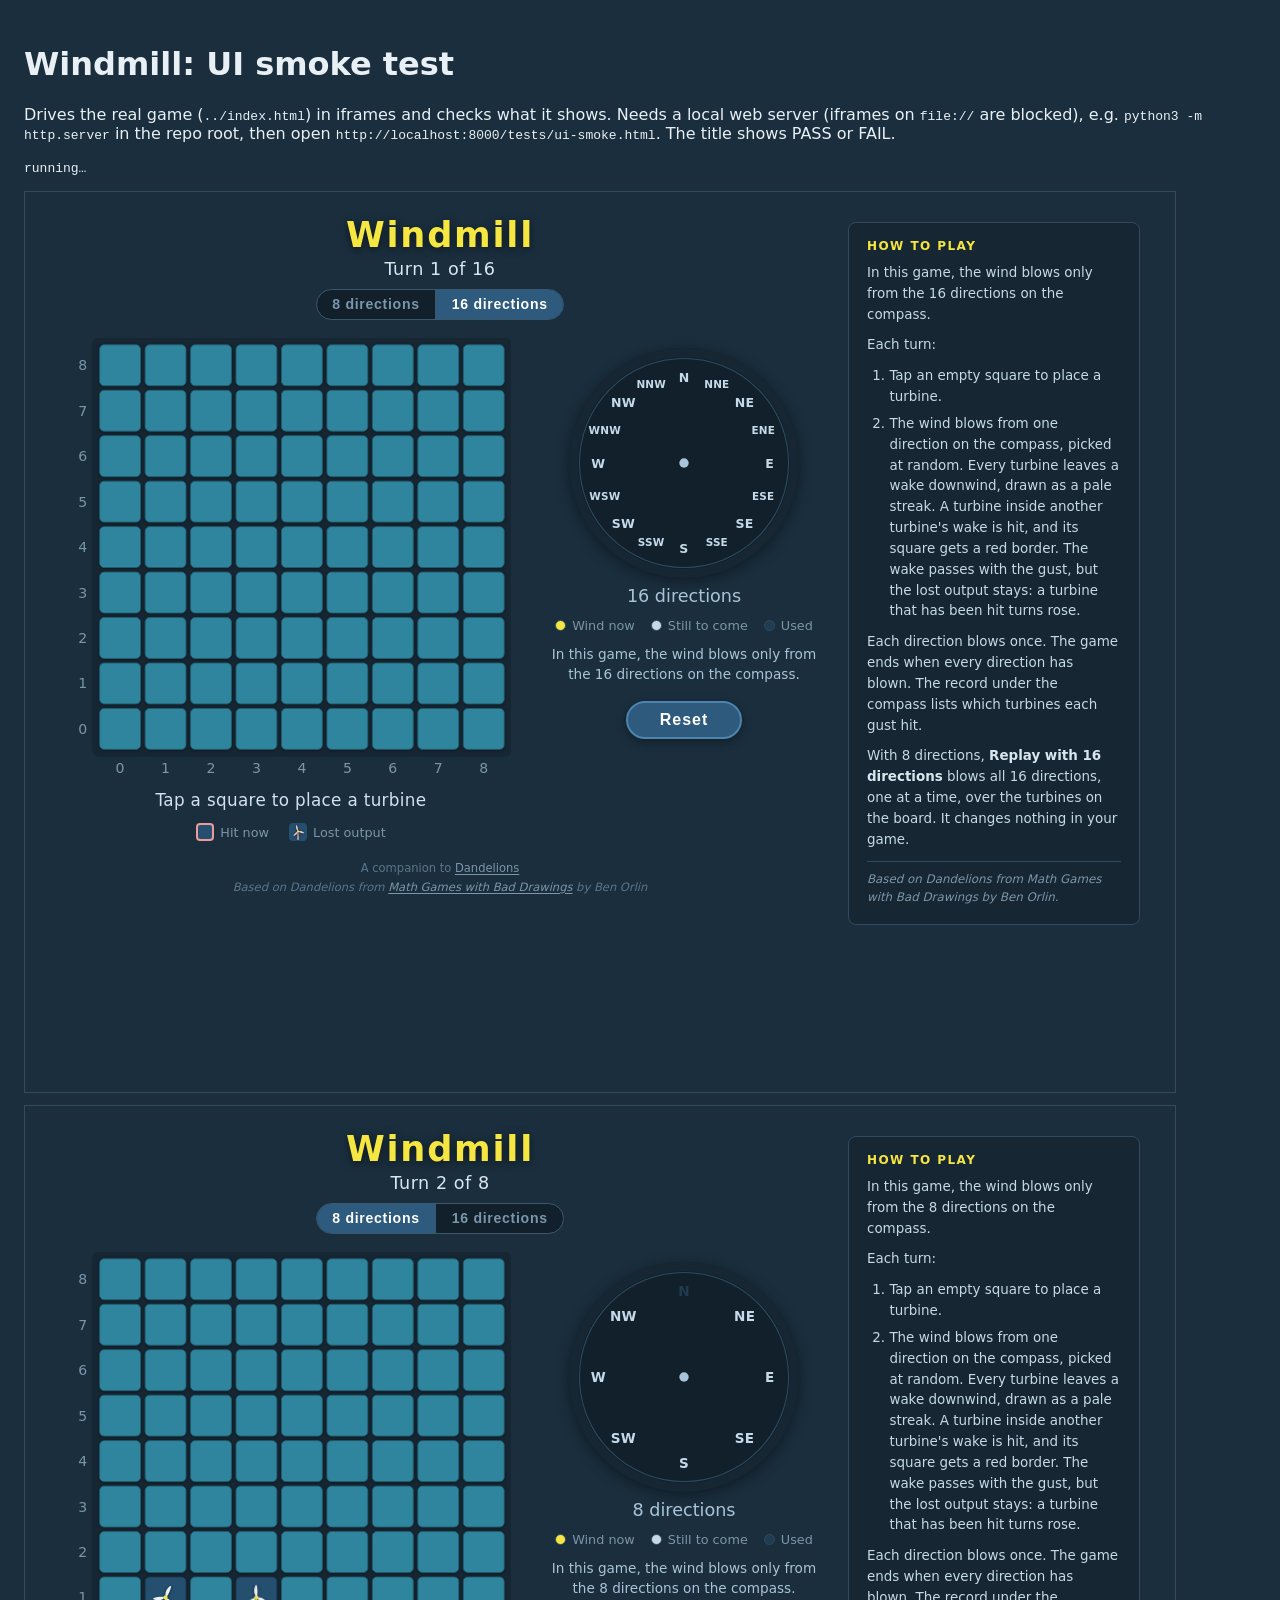
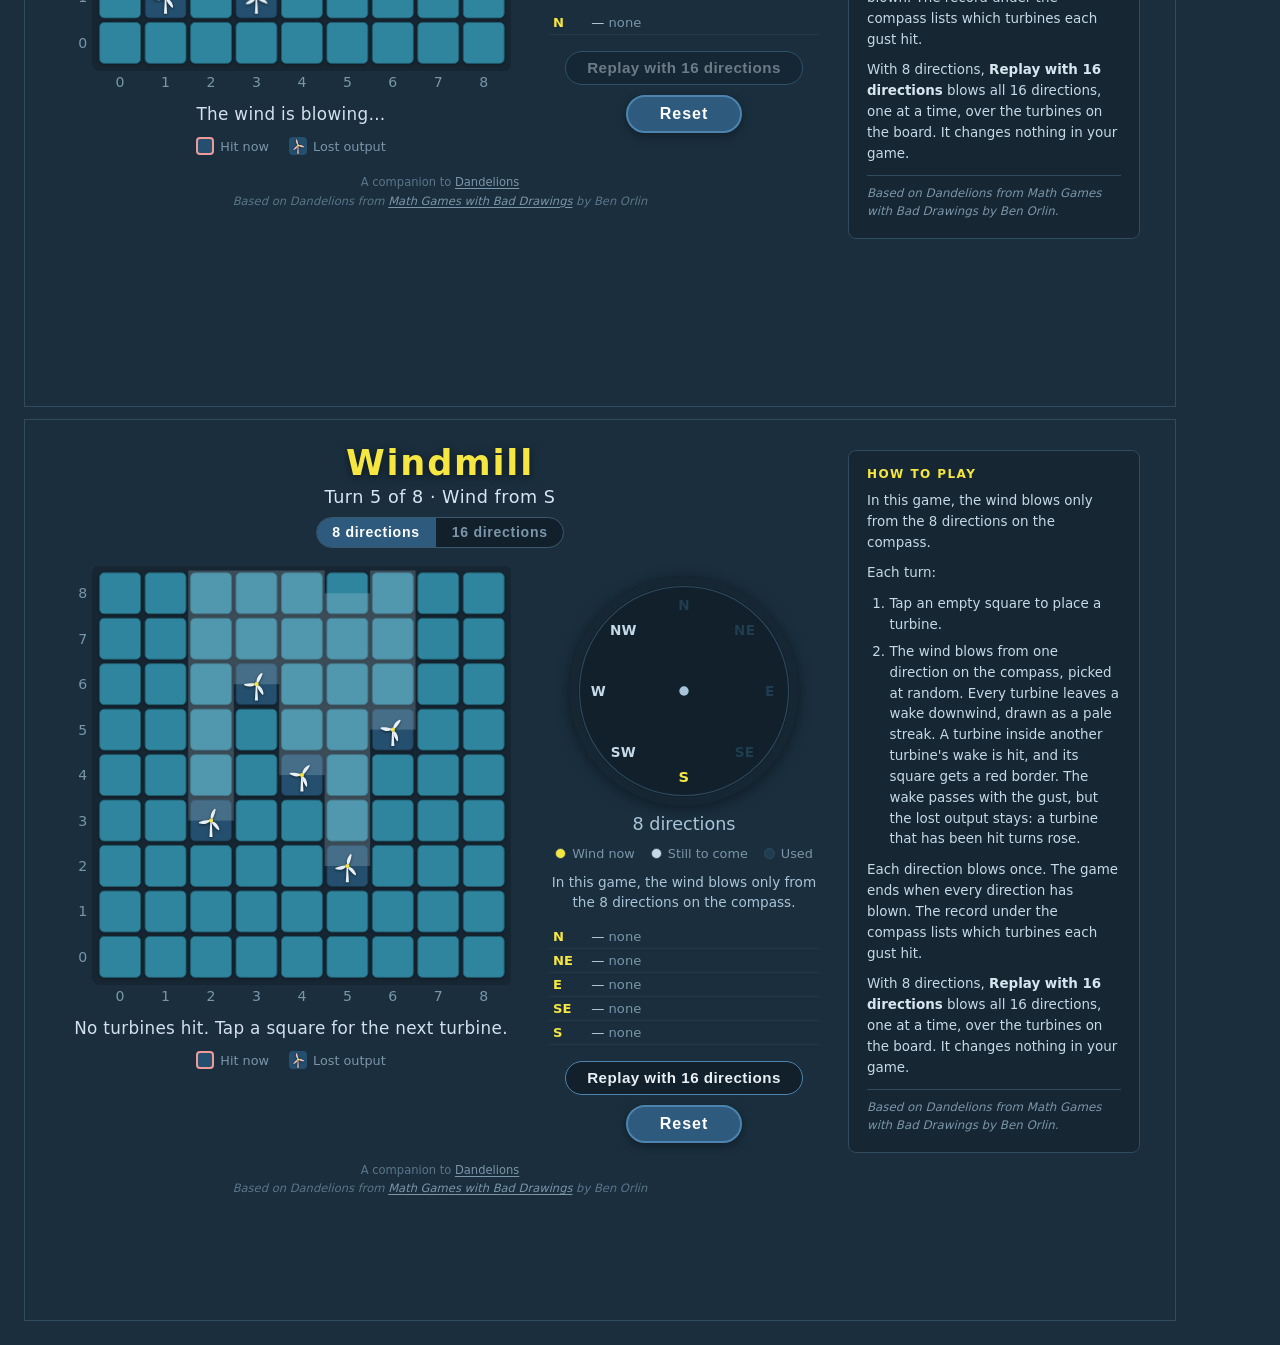
==== tests/ui-smoke.html @ 84d30a69 "Replay: no L lines in public; knight-move Ls only with ?lines=knight The public replay shows wakes, " ====
<!doctype html>
<html lang="en">
<head>
<meta charset="utf-8">
<title>Windmill UI smoke test</title>
<style>
  body { background: #1a2e3d; color: #e8f0f5; font-family: system-ui, sans-serif; padding: 16px; }
  pre  { font-size: 13px; line-height: 1.5; }
  iframe { width: 1150px; height: 900px; border: 1px solid #2e4b5f; display: block; margin-top: 12px; }
</style>
</head>
<body>
<h1>Windmill: UI smoke test</h1>
<p>Drives the real game (<code>../index.html</code>) in iframes and checks what it shows.
   Needs a local web server (iframes on <code>file://</code> are blocked), e.g.
   <code>python3 -m http.server</code> in the repo root, then open
   <code>http://localhost:8000/tests/ui-smoke.html</code>. The title shows PASS or FAIL.</p>
<pre id="results">running…</pre>
<iframe id="pick" title="game, tap-to-pick mode"></iframe>
<iframe id="rand" title="game, random wind"></iframe>
<iframe id="lines" title="game, tap-to-pick with knight lines"></iframe>
<script>
const lines = [];
let passed = 0, failed = 0;
function check(name, ok, detail) {
  if (ok) { passed++; lines.push('PASS  ' + name); }
  else    { failed++; lines.push('FAIL  ' + name + (detail !== undefined ? '  -> ' + detail : '')); }
}
const sleep = ms => new Promise(r => setTimeout(r, ms));

function load(frame, src) {
  return new Promise(resolve => {
    frame.onload = () => resolve(frame.contentWindow);
    frame.src = src;
  });
}

async function run() {
  // ── Tap-to-pick mode: deterministic directions ───────────────────────────
  const w = await load(document.getElementById('pick'), '../index.html?wind=pick');
  await sleep(100);
  const d = w.document;
  const $ = id => d.getElementById(id);
  const click = el => el.dispatchEvent(new w.MouseEvent('click', { bubbles: true }));
  const cell = (x, y) => click($(`cell-${x}-${y}`));
  const pick = dir => click($(`dir-${dir}`));
  const count = sel => d.querySelectorAll(sel).length;
  const text = id => $(id).textContent.trim();
  const recordLines = () => [...d.querySelectorAll('#record li')].map(li => li.textContent);

  lines.push('-- start (tap-to-pick mode)');
  check('title is Windmill', d.title === 'Windmill', d.title);
  check('81 squares', count('.cell') === 81, count('.cell'));
  check('axis numbers 0-8 on two sides', count('.axis-label') === 18);
  check('turn line "Turn 1 of 8"', text('turn-line') === 'Turn 1 of 8', text('turn-line'));
  check('status asks for a turbine', text('status') === 'Tap a square to place a turbine', text('status'));
  check('compass has 8 directions', count('#compass .dir-group') === 8);
  check('rule line names 8 directions', text('rule-line') === 'In this game, the wind blows only from the 8 directions on the compass.');
  check('legend: Wind now / Still to come / Used', text('legend') === 'Wind nowStill to comeUsed', text('legend'));
  check('replay button shown but disabled', !$('replay-btn').hidden && $('replay-btn').disabled);

  lines.push('-- turn 1');
  cell(4, 4);
  check('placing asks for a direction', text('status') === 'Pick a wind direction on the compass', text('status'));
  check('all 8 directions tappable', count('#compass .dir-group.tappable') === 8);
  cell(5, 5);
  check('no second turbine before the gust', count('#turbines .turbine-symbol') === 1);
  pick('N');
  check('turn line shows the wind', text('turn-line') === 'Turn 1 of 8 · Wind from N', text('turn-line'));
  check('first gust: no hits', text('status') === 'No turbines hit. Tap a square for the next turbine.', text('status'));
  check('first gust still draws its wake', count('#wakes .wake') === 1);
  check('record: "N — none"', recordLines()[0] === 'N — none', recordLines()[0]);
  check('N is gold (active)', $('dir-N').querySelector('text').classList.contains('active'));
  check('nothing tappable after the gust', count('#compass .dir-group.tappable') === 0);

  lines.push('-- turn 2');
  cell(4, 6);
  check('previous wakes clear on placement', count('#wakes .wake') === 0);
  check('N now dimmed (used)', $('dir-N').querySelector('text').classList.contains('used'));
  check('used N not tappable', !$('dir-N').classList.contains('tappable') && count('#compass .dir-group.tappable') === 7);
  pick('N');
  check('a used direction cannot be picked again', recordLines().length === 1);
  pick('S');
  check('S wind: (4,4) hits (4,6)', text('status') === '1 turbine hit. Tap a square for the next turbine.', text('status'));
  check('one red border', count('#hit-borders .hit-border') === 1);
  check('two wakes (every turbine casts one)', count('#wakes .wake') === 2);
  check('record: "S — hit: (4,6)"', recordLines()[1] === 'S — hit: (4,6)', recordLines()[1]);
  check('replay button enabled with 2 turbines', !$('replay-btn').disabled);
  const lostAt = (x, y) => d.querySelector(`#turbines .turbine-symbol[data-x="${x}"][data-y="${y}"]`).classList.contains('lost');
  check('the hit turbine (4,6) has lost output (rose)', lostAt(4, 6) && !lostAt(4, 4));
  check('board legend: Hit now / Lost output', text('board-legend').replace(/\s+/g, ' ') === 'Hit now Lost output', text('board-legend'));

  lines.push('-- replay with 16 directions (2 turbines in a column)');
  const turnBefore = text('turn-line'), statusBefore = text('status');
  click($('replay-btn'));
  check('replay compass has 16 directions', count('#compass .dir-group') === 16);
  check('replay legend has 4 items', count('#legend .legend-item') === 4, text('legend'));
  check('game controls hidden in replay', $('game-buttons').hidden && $('record').hidden && $('rule-line').hidden);
  check('setting toggle disabled in replay', [...d.querySelectorAll('.set-btn')].every(b => b.disabled));
  const headerLines = () => [...d.querySelectorAll('#turn-line .line')].map(e => e.textContent.trim());
  check('replay starts at N, with no L (public replay)', headerLines().join(' / ') === 'Replay with 16 directions / Wind from N · 1 of 16'
        && count('#l-lines .l-line') === 0, headerLines().join(' / '));
  check('added directions are periwinkle', $('dir-NNE').querySelector('text').classList.contains('added'));
  check('replay starts fresh: at N only (4,4) has lost output', lostAt(4, 4) && !lostAt(4, 6));
  click($('step-btn'));
  check('Step pauses: button now says Play', text('pause-btn') === 'Play');
  check('Step moves to NNE', text('turn-line').includes('Wind from NNE'), text('turn-line'));
  check('N is used, NNE active', $('dir-N').querySelector('text').classList.contains('used')
        && $('dir-NNE').querySelector('text').classList.contains('active'));
  for (let i = 0; i < 15; i++) click($('step-btn'));
  check('end: counts for 8', text('summary-8') === 'Hit by at least one of the 8 directions: 2 of 2 turbines', text('summary-8'));
  check('end: counts for 16', text('summary-16') === 'Hit by at least one of the 16 directions: 2 of 2 turbines', text('summary-16'));
  check('end: header keeps two lines, the second empty', headerLines().join(' / ') === 'Replay with 16 directions / ',
        headerLines().join(' / '));
  check('end: only Close remains', $('pause-btn').hidden && $('step-btn').hidden && !$('close-btn').hidden);
  check('end: both turbines lost output, no borders', lostAt(4, 4) && lostAt(4, 6) && count('#hit-borders .hit-border') === 0);
  click($('close-btn'));
  check('Close: compass back to 8', count('#compass .dir-group') === 8);
  check('Close: game unchanged (record, turn line, status)',
        recordLines().length === 2 && text('turn-line') === turnBefore && text('status') === statusBefore);
  check('Close: game buttons back', !$('game-buttons').hidden && !$('record').hidden);
  check('Close: lost output back to the game\'s own', lostAt(4, 6) && !lostAt(4, 4));
  check('Close: no faint rose borders in the game', count('#hit-borders .lost-border') === 0);

  lines.push('-- turn 3: the wake passes, the loss stays');
  cell(0, 0);
  pick('E');
  check('E wind hits nothing: no red borders', count('#hit-borders .hit-border') === 0, text('status'));
  check('(4,6) still shows lost output', lostAt(4, 6) && !lostAt(4, 4) && !lostAt(0, 0));

  lines.push('-- left-hand knight set: 0 hit at 8, 5 hit at 16');
  click($('reset-btn'));
  check('Reset clears the board and record', count('#turbines .turbine-symbol') === 0 && recordLines().length === 0);
  const knight = [[4,4,'N'], [6,5,'NE'], [3,6,'E'], [2,3,'SE'], [5,2,'S']];
  for (const [x, y, dir] of knight) { cell(x, y); pick(dir); }
  check('5 turbines, 5 record lines', count('#turbines .turbine-symbol') === 5 && recordLines().length === 5);
  click($('replay-btn'));
  let lCount = 0, eneFrames = 0, frames = 0;
  for (let i = 0; i < 40 && !$('pause-btn').hidden; i++) {
    frames++; lCount += count('#l-lines .l-line');
    if (text('turn-line').includes('Wind from ENE')) eneFrames++;
    click($('step-btn'));
  }
  check('public replay: one frame per gust, no Ls at all', frames === 16 && eneFrames === 1 && lCount === 0,
        frames + ' frames, ' + eneFrames + ' ENE, ' + lCount + ' Ls');
  check('end: 0 of 5 for 8 directions', text('summary-8') === 'Hit by at least one of the 8 directions: 0 of 5 turbines', text('summary-8'));
  check('end: 5 of 5 for 16 directions', text('summary-16') === 'Hit by at least one of the 16 directions: 5 of 5 turbines', text('summary-16'));
  check('end: all 5 turbines lost output, no red borders, 5 faint rose borders',
        count('#turbines .turbine-symbol.lost') === 5 && count('#hit-borders .hit-border') === 0
        && count('#hit-borders .lost-border') === 5);
  click($('close-btn'));

  lines.push('-- end of game');
  for (const [x, y, dir] of [[0,0,'SW'], [8,8,'W'], [0,8,'NW']]) { cell(x, y); pick(dir); }
  check('8 gusts recorded', recordLines().length === 8);
  check('status says all 8 directions have blown', text('status').endsWith('All 8 directions have blown.'), text('status'));
  cell(8, 0);
  check('no placement after the end', count('#turbines .turbine-symbol') === 8);
  check('replay still available after the end', !$('replay-btn').disabled);

  lines.push('-- 16 directions setting');
  click(d.querySelector('.set-btn[data-setting="16"]'));
  check('switching resets the game', count('#turbines .turbine-symbol') === 0 && recordLines().length === 0);
  check('compass has 16 directions', count('#compass .dir-group') === 16);
  check('caption and rule line say 16', text('compass-caption') === '16 directions'
        && text('rule-line') === 'In this game, the wind blows only from the 16 directions on the compass.');
  check('turn line "Turn 1 of 16"', text('turn-line') === 'Turn 1 of 16');
  check('no replay button in 16 directions', $('replay-btn').hidden);

  // ── Private knight lines (?lines=knight) ─────────────────────────────────
  lines.push('-- knight lines (?wind=pick&lines=knight)');
  const k = await load(document.getElementById('lines'), '../index.html?wind=pick&lines=knight');
  await sleep(100);
  const kd = k.document;
  const k$ = id => kd.getElementById(id);
  const kclick = el => el.dispatchEvent(new k.MouseEvent('click', { bubbles: true }));
  const ktext = id => k$(id).textContent.trim();
  const kcount = sel => kd.querySelectorAll(sel).length;
  const kplace = (x, y, dir) => { kclick(k$(`cell-${x}-${y}`)); kclick(k$(`dir-${dir}`)); };
  // Walk the replay; returns {dir: [frames, Ls, borders]} per gust.
  const walk = () => {
    const seen = {};
    for (let i = 0; i < 60 && !k$('pause-btn').hidden; i++) {
      const dir = ktext('turn-line').match(/Wind from (\w+)/)[1];
      const e = seen[dir] || (seen[dir] = [0, 0, 0]);
      e[0]++; e[1] += kcount('#l-lines .l-line'); e[2] = kcount('#hit-borders .hit-border');
      kclick(k$('step-btn'));
    }
    return seen;
  };
  kplace(0, 1, 'N'); kplace(3, 4, 'E');
  kclick(k$('replay-btn'));
  let seen = walk();
  check('diagonal hit (3 across, 3 up) under SW: border, no L', seen.SW && seen.SW[2] === 1 && seen.SW[1] === 0,
        JSON.stringify(seen.SW));
  check('no Ls anywhere for a diagonal pair', Object.values(seen).every(e => e[1] === 0));
  kclick(k$('close-btn'));
  kclick(k$('reset-btn'));
  for (const [x, y, dir] of knight) kplace(x, y, dir);
  kclick(k$('replay-btn'));
  seen = walk();
  check('ENE: one L for each knight\'s-move pair (2 frames, 1 L each)', seen.ENE && seen.ENE[0] === 2 && seen.ENE[1] === 2,
        JSON.stringify(seen.ENE));
  check('original 8 directions never draw an L', ['N','NE','E','SE','S','SW','W','NW'].every(dd => seen[dd][1] === 0));
  check('knight Ls do appear, in added directions', Object.entries(seen).some(([dd, e]) => e[1] > 0));
  kclick(k$('close-btn'));

  // ── Random wind (normal mode) ────────────────────────────────────────────
  lines.push('-- random wind (normal URL)');
  const r = await load(document.getElementById('rand'), '../index.html');
  await sleep(100);
  const rd = r.document;
  const rclick = el => el.dispatchEvent(new r.MouseEvent('click', { bubbles: true }));
  rclick(rd.getElementById('cell-1-1'));
  check('compass not tappable in normal mode', rd.querySelectorAll('#compass .dir-group.tappable').length === 0);
  check('status while waiting', rd.getElementById('status').textContent === 'The wind is blowing…');
  await sleep(800);
  const cells = [[3,1],[5,1],[7,1],[1,4],[3,4],[5,4],[7,4]];
  for (const [x, y] of cells) { rclick(rd.getElementById(`cell-${x}-${y}`)); await sleep(800); }
  const dirs = [...rd.querySelectorAll('#record li .rec-dir')].map(s => s.textContent);
  check('8 gusts, each direction exactly once', dirs.length === 8 && new Set(dirs).size === 8
        && dirs.every(x => ['N','NE','E','SE','S','SW','W','NW'].includes(x)), dirs.join(' '));
  check('random game ends', rd.getElementById('status').textContent.endsWith('All 8 directions have blown.'));

  lines.push('');
  lines.push((failed === 0 ? 'ALL PASSED' : 'FAILURES') + ': ' + passed + ' passed, ' + failed + ' failed');
  document.getElementById('results').textContent = lines.join('\n');
  document.title = (failed === 0 ? 'PASS ' : 'FAIL ') + passed + '/' + (passed + failed);
}

run().catch(e => {
  lines.push('ERROR ' + (e && e.stack || e));
  document.getElementById('results').textContent = lines.join('\n');
  document.title = 'FAIL error';
});
</script>
</body>
</html>
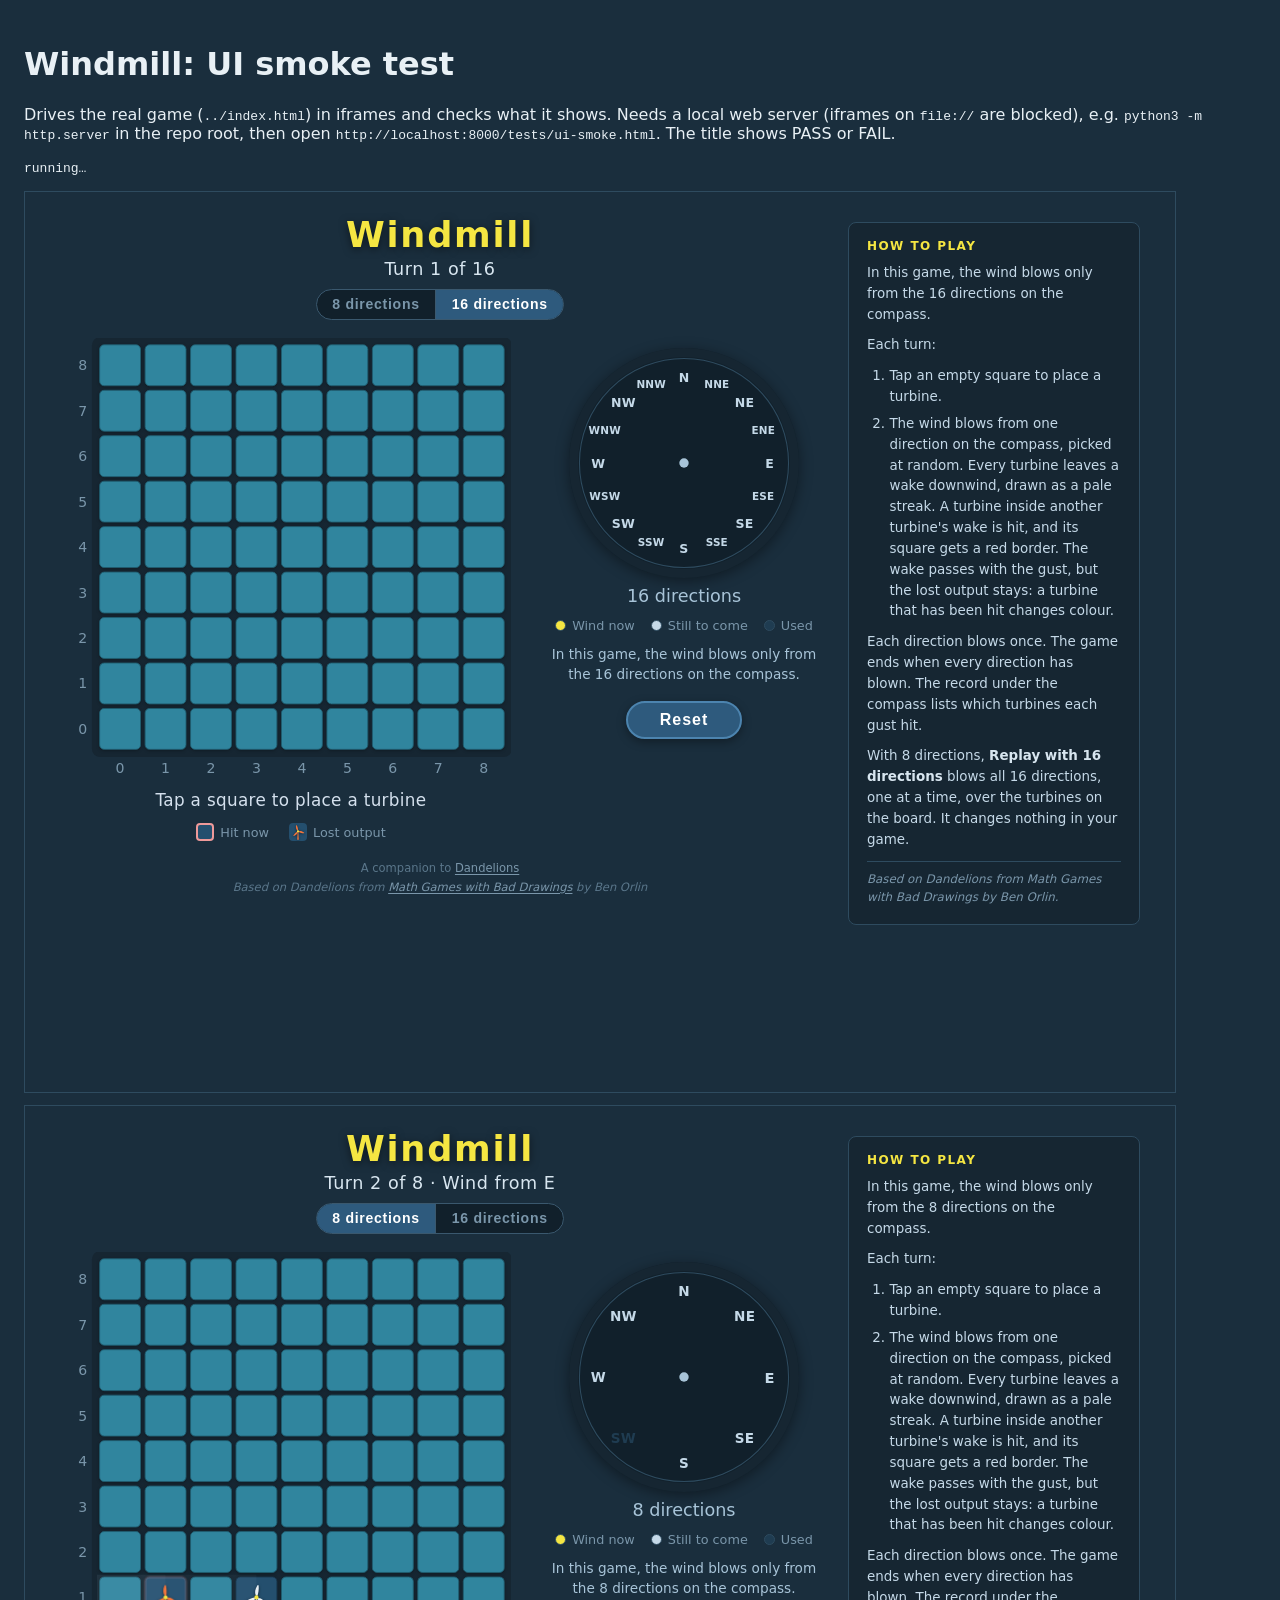
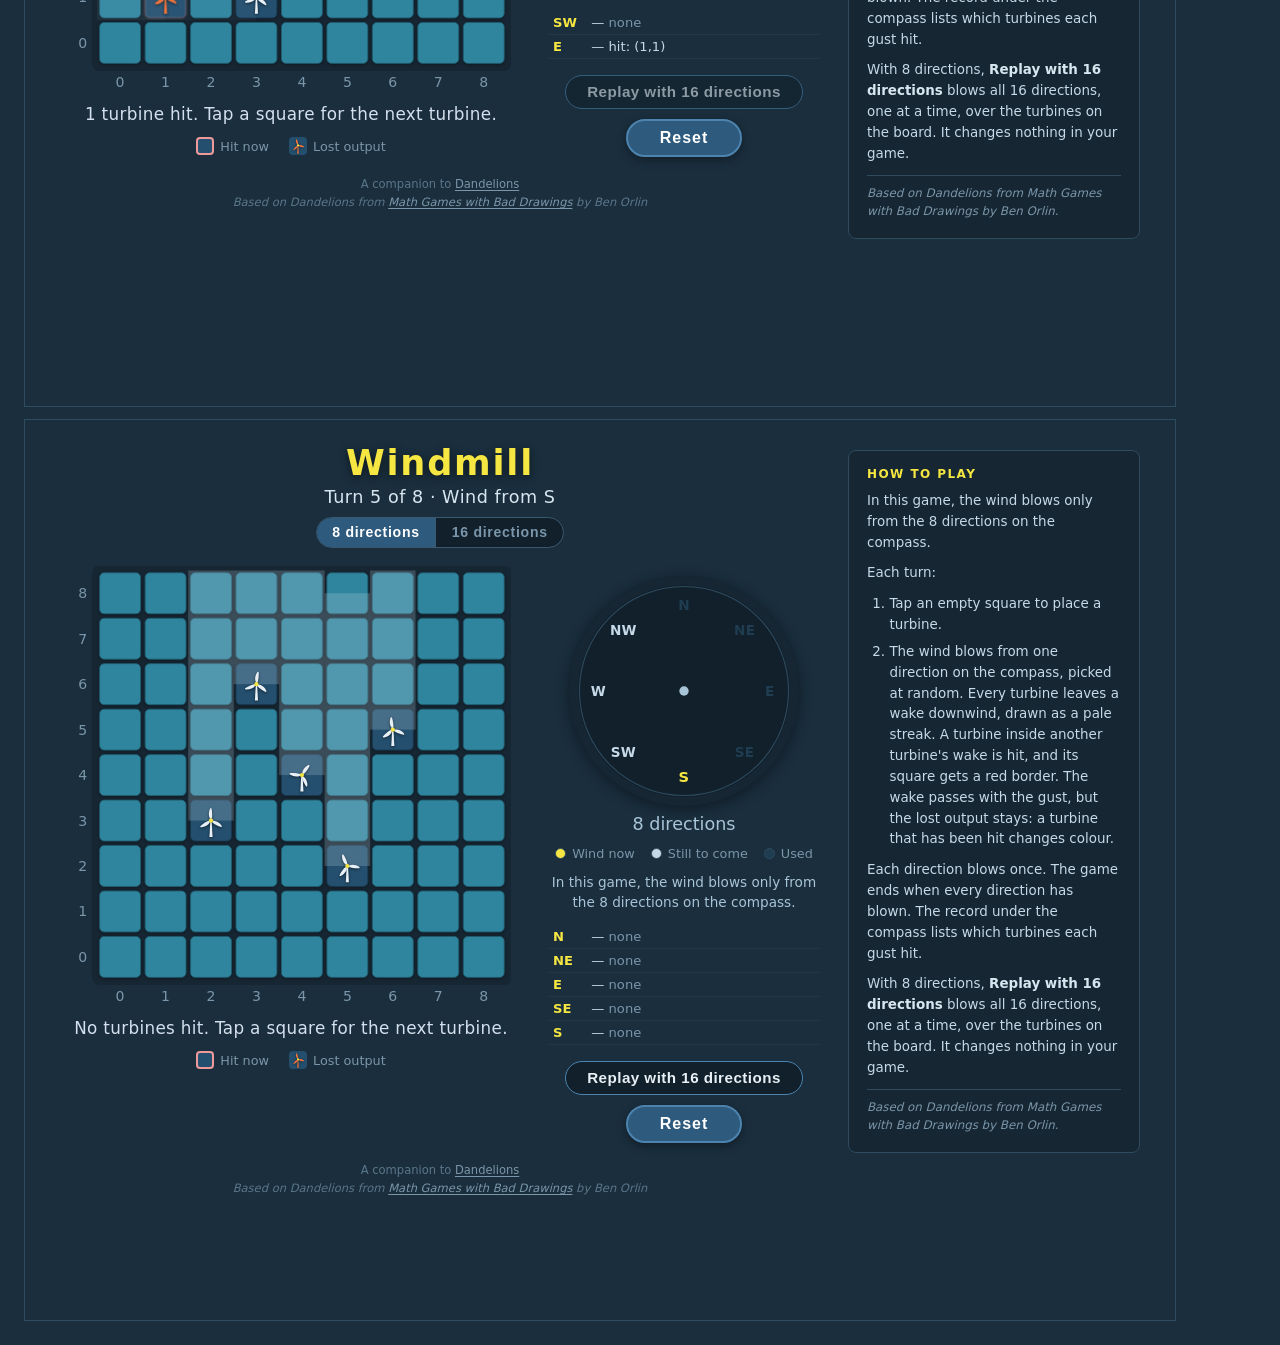
==== commit 7d5490f7: "Lost output in vermilion; replay end without borders, compass lit as a key The pale rose read as off" ====
--- a/tests/ui-smoke.html
+++ b/tests/ui-smoke.html
@@ -87,7 +87,7 @@
   check('record: "S — hit: (4,6)"', recordLines()[1] === 'S — hit: (4,6)', recordLines()[1]);
   check('replay button enabled with 2 turbines', !$('replay-btn').disabled);
   const lostAt = (x, y) => d.querySelector(`#turbines .turbine-symbol[data-x="${x}"][data-y="${y}"]`).classList.contains('lost');
-  check('the hit turbine (4,6) has lost output (rose)', lostAt(4, 6) && !lostAt(4, 4));
+  check('the hit turbine (4,6) has lost output (vermilion)', lostAt(4, 6) && !lostAt(4, 4));
   check('board legend: Hit now / Lost output', text('board-legend').replace(/\s+/g, ' ') === 'Hit now Lost output', text('board-legend'));
 
   lines.push('-- replay with 16 directions (2 turbines in a column)');
@@ -120,7 +120,6 @@
         recordLines().length === 2 && text('turn-line') === turnBefore && text('status') === statusBefore);
   check('Close: game buttons back', !$('game-buttons').hidden && !$('record').hidden);
   check('Close: lost output back to the game\'s own', lostAt(4, 6) && !lostAt(4, 4));
-  check('Close: no faint rose borders in the game', count('#hit-borders .lost-border') === 0);
 
   lines.push('-- turn 3: the wake passes, the loss stays');
   cell(0, 0);
@@ -145,9 +144,11 @@
         frames + ' frames, ' + eneFrames + ' ENE, ' + lCount + ' Ls');
   check('end: 0 of 5 for 8 directions', text('summary-8') === 'Hit by at least one of the 8 directions: 0 of 5 turbines', text('summary-8'));
   check('end: 5 of 5 for 16 directions', text('summary-16') === 'Hit by at least one of the 16 directions: 5 of 5 turbines', text('summary-16'));
-  check('end: all 5 turbines lost output, no red borders, 5 faint rose borders',
-        count('#turbines .turbine-symbol.lost') === 5 && count('#hit-borders .hit-border') === 0
-        && count('#hit-borders .lost-border') === 5);
+  check('end: compass lit as a key, 8 pale + 8 periwinkle, none used or gold',
+        d.querySelectorAll('#compass text.used, #compass text.active').length === 0
+        && d.querySelectorAll('#compass text.added').length === 8);
+  check('end: all 5 turbines lost output, and no borders at all',
+        count('#turbines .turbine-symbol.lost') === 5 && count('#hit-borders rect') === 0);
   click($('close-btn'));
 
   lines.push('-- end of game');
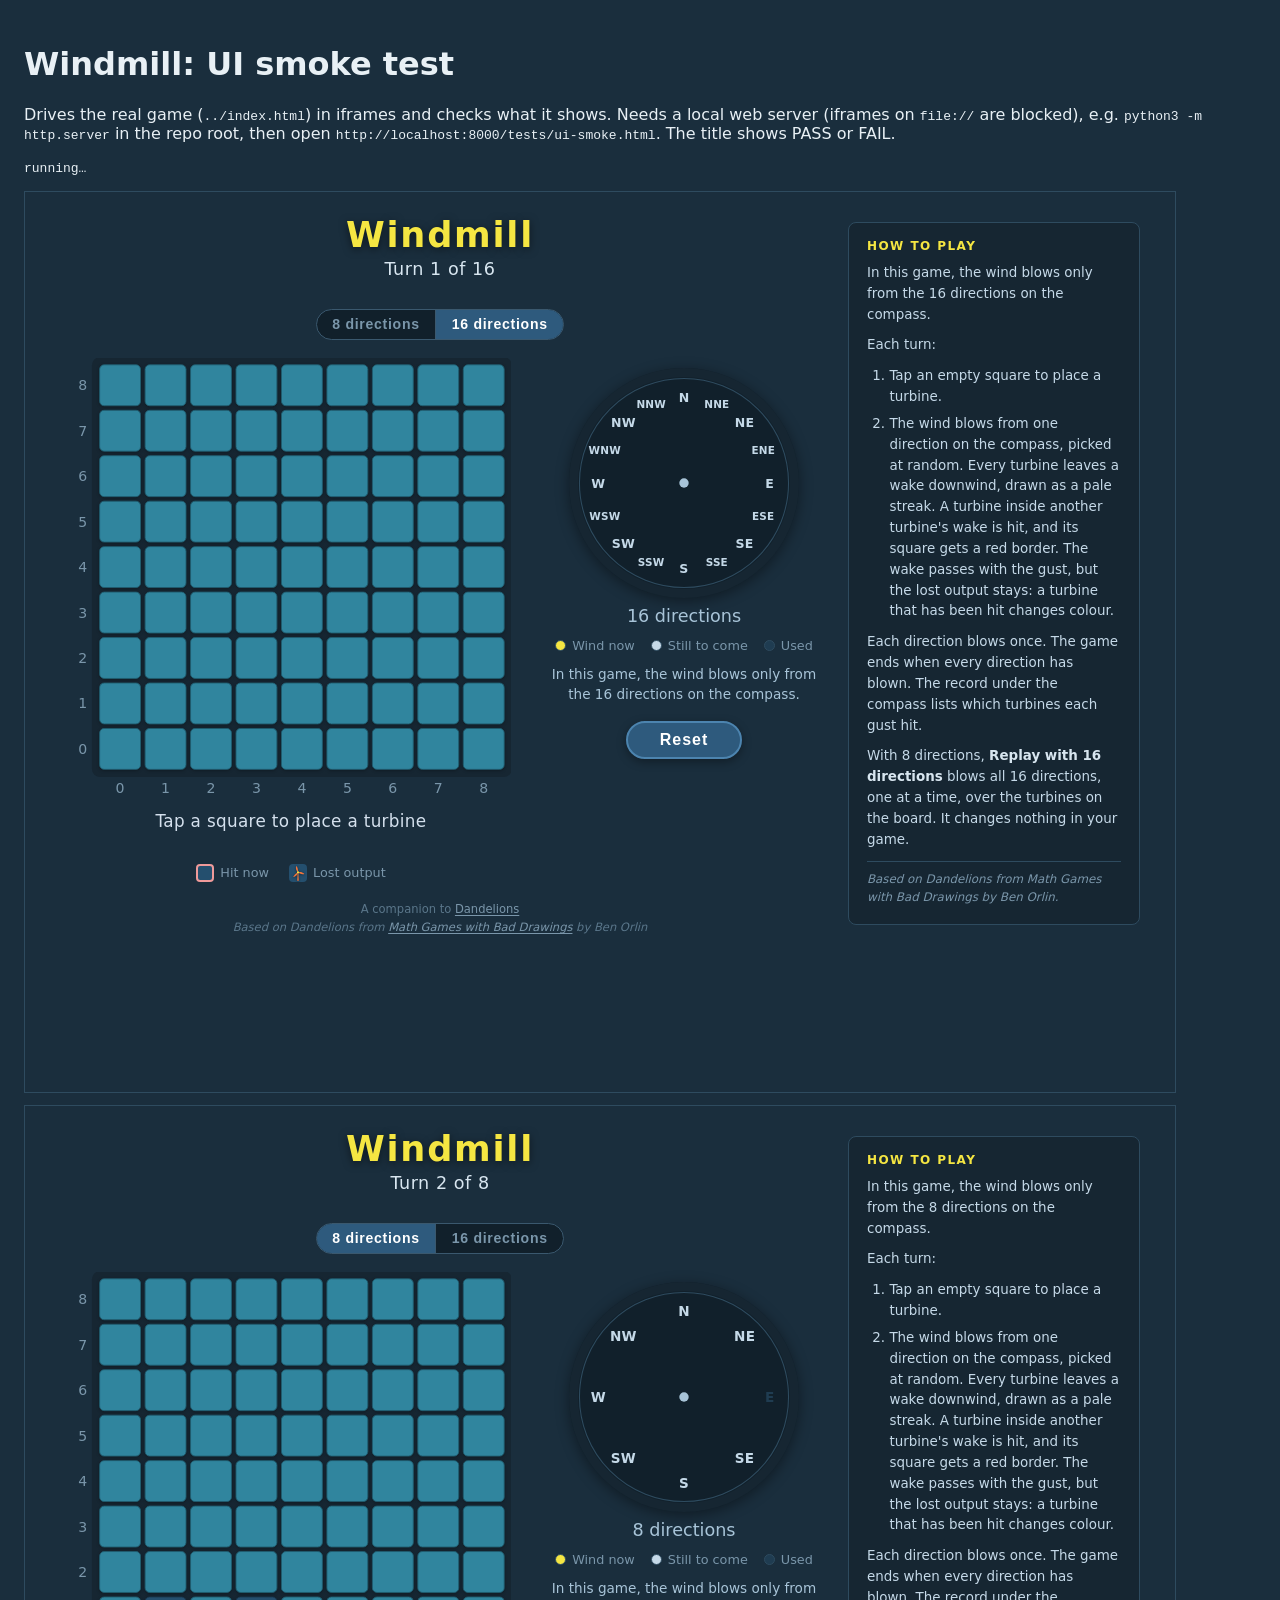
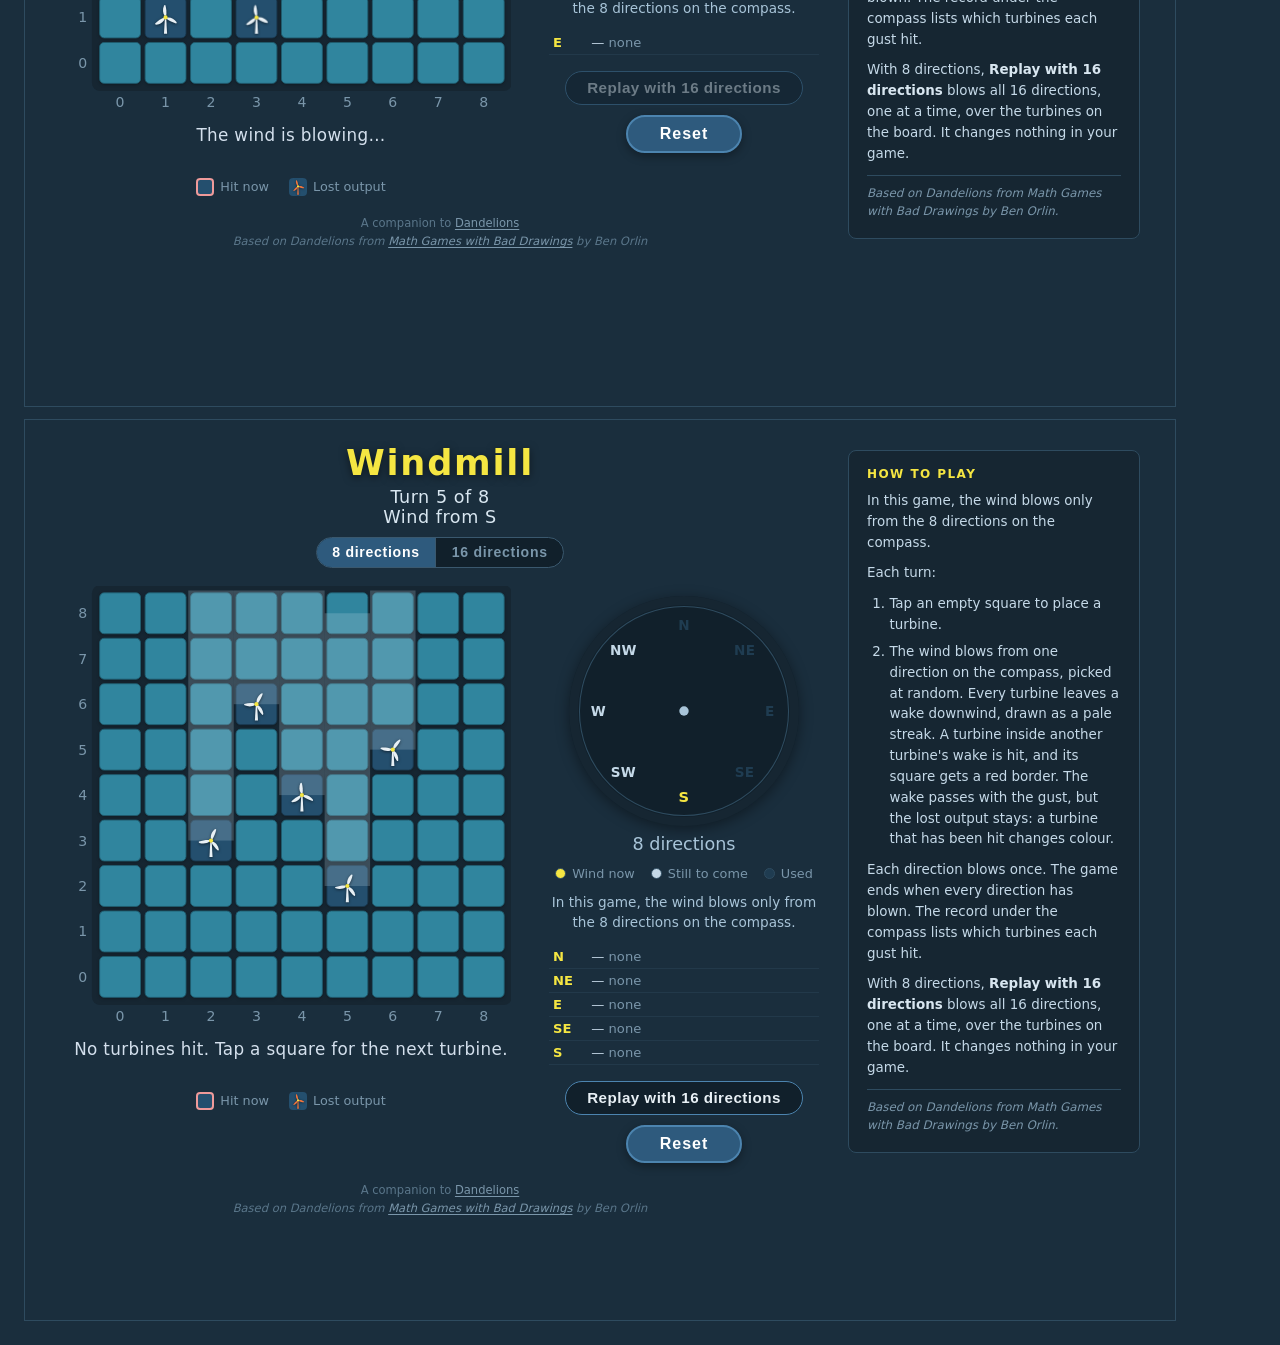
==== commit b4065bf4: "Pin the board and compass: two-line header and status everywhere The header under the title is alway" ====
--- a/tests/ui-smoke.html
+++ b/tests/ui-smoke.html
@@ -47,6 +47,8 @@
   const count = sel => d.querySelectorAll(sel).length;
   const text = id => $(id).textContent.trim();
   const recordLines = () => [...d.querySelectorAll('#record li')].map(li => li.textContent);
+  const headerLines = () => [...d.querySelectorAll('#turn-line .line')].map(e => e.textContent.trim());
+  const boardTop = () => Math.round($('grid').getBoundingClientRect().top);
 
   lines.push('-- start (tap-to-pick mode)');
   check('title is Windmill', d.title === 'Windmill', d.title);
@@ -66,7 +68,7 @@
   cell(5, 5);
   check('no second turbine before the gust', count('#turbines .turbine-symbol') === 1);
   pick('N');
-  check('turn line shows the wind', text('turn-line') === 'Turn 1 of 8 · Wind from N', text('turn-line'));
+  check('header shows the wind on its second line', headerLines().join(' / ') === 'Turn 1 of 8 / Wind from N', headerLines().join(' / '));
   check('first gust: no hits', text('status') === 'No turbines hit. Tap a square for the next turbine.', text('status'));
   check('first gust still draws its wake', count('#wakes .wake') === 1);
   check('record: "N — none"', recordLines()[0] === 'N — none', recordLines()[0]);
@@ -91,13 +93,13 @@
   check('board legend: Hit now / Lost output', text('board-legend').replace(/\s+/g, ' ') === 'Hit now Lost output', text('board-legend'));
 
   lines.push('-- replay with 16 directions (2 turbines in a column)');
-  const turnBefore = text('turn-line'), statusBefore = text('status');
+  const turnBefore = text('turn-line'), statusBefore = text('status'), topBefore = boardTop();
   click($('replay-btn'));
+  check('board does not move when the replay opens', boardTop() === topBefore, topBefore + ' -> ' + boardTop());
   check('replay compass has 16 directions', count('#compass .dir-group') === 16);
   check('replay legend has 4 items', count('#legend .legend-item') === 4, text('legend'));
   check('game controls hidden in replay', $('game-buttons').hidden && $('record').hidden && $('rule-line').hidden);
   check('setting toggle disabled in replay', [...d.querySelectorAll('.set-btn')].every(b => b.disabled));
-  const headerLines = () => [...d.querySelectorAll('#turn-line .line')].map(e => e.textContent.trim());
   check('replay starts at N, with no L (public replay)', headerLines().join(' / ') === 'Replay with 16 directions / Wind from N · 1 of 16'
         && count('#l-lines .l-line') === 0, headerLines().join(' / '));
   check('added directions are periwinkle', $('dir-NNE').querySelector('text').classList.contains('added'));
@@ -110,11 +112,13 @@
   for (let i = 0; i < 15; i++) click($('step-btn'));
   check('end: counts for 8', text('summary-8') === 'Hit by at least one of the 8 directions: 2 of 2 turbines', text('summary-8'));
   check('end: counts for 16', text('summary-16') === 'Hit by at least one of the 16 directions: 2 of 2 turbines', text('summary-16'));
+  check('board does not move at the end of the replay', boardTop() === topBefore, topBefore + ' -> ' + boardTop());
   check('end: header keeps two lines, the second empty', headerLines().join(' / ') === 'Replay with 16 directions / ',
         headerLines().join(' / '));
   check('end: only Close remains', $('pause-btn').hidden && $('step-btn').hidden && !$('close-btn').hidden);
   check('end: both turbines lost output, no borders', lostAt(4, 4) && lostAt(4, 6) && count('#hit-borders .hit-border') === 0);
   click($('close-btn'));
+  check('board does not move when the replay closes', boardTop() === topBefore, topBefore + ' -> ' + boardTop());
   check('Close: compass back to 8', count('#compass .dir-group') === 8);
   check('Close: game unchanged (record, turn line, status)',
         recordLines().length === 2 && text('turn-line') === turnBefore && text('status') === statusBefore);
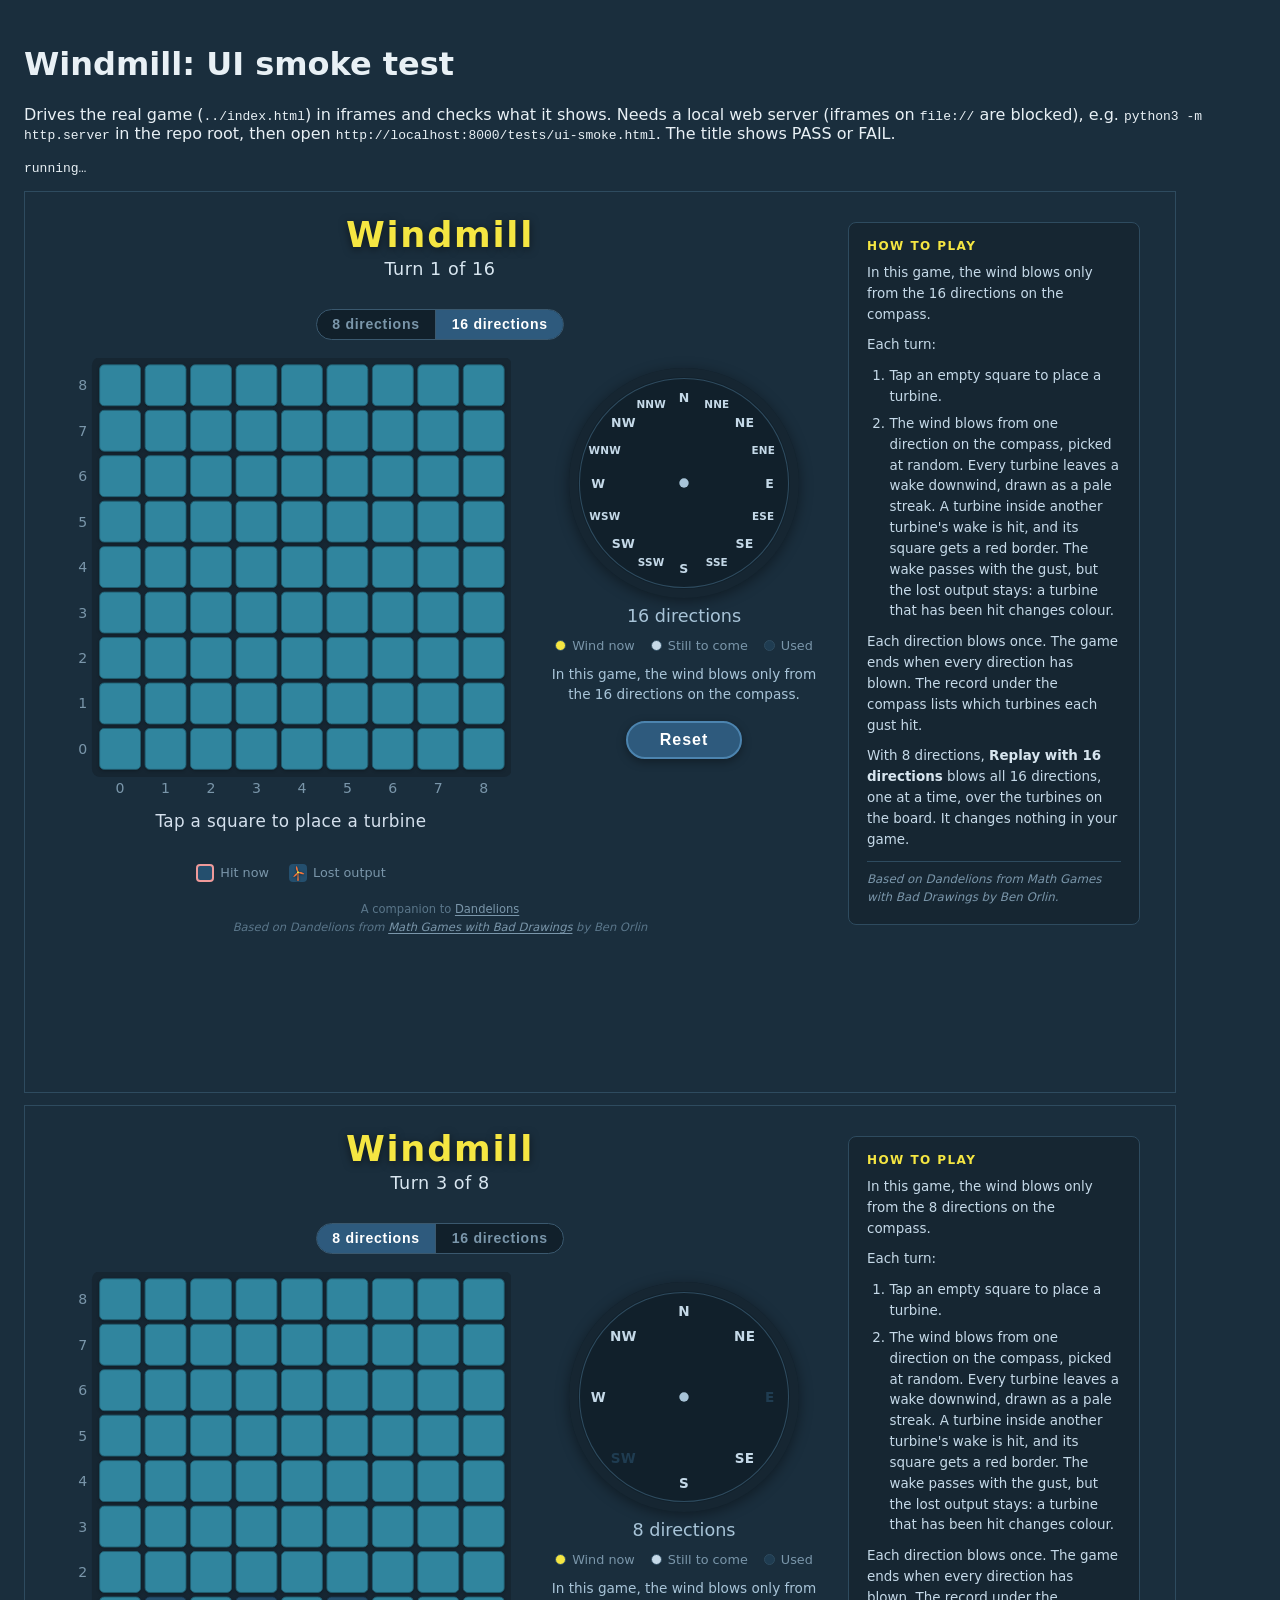
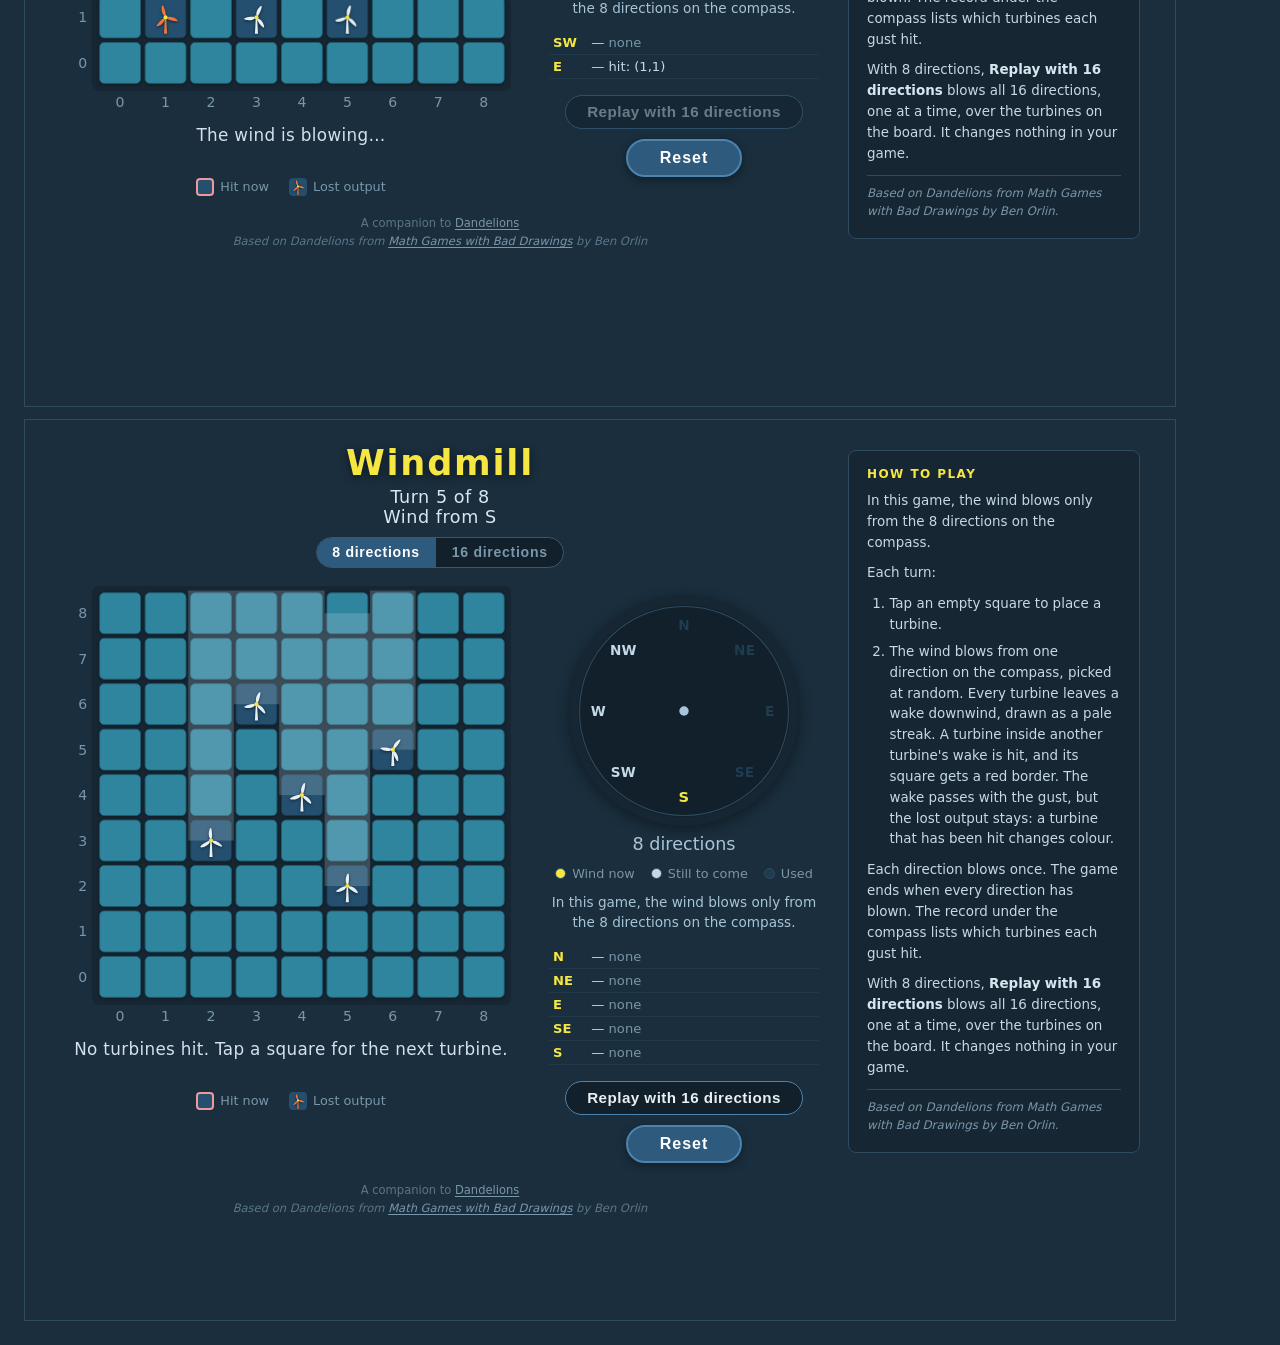
==== commit 387d77df: "Replay end: legend shows only the two direction families The end compass is a key with no gold and n" ====
--- a/tests/ui-smoke.html
+++ b/tests/ui-smoke.html
@@ -122,6 +122,7 @@
   check('Close: compass back to 8', count('#compass .dir-group') === 8);
   check('Close: game unchanged (record, turn line, status)',
         recordLines().length === 2 && text('turn-line') === turnBefore && text('status') === statusBefore);
+  check('Close: game legend back', text('legend') === 'Wind nowStill to comeUsed', text('legend'));
   check('Close: game buttons back', !$('game-buttons').hidden && !$('record').hidden);
   check('Close: lost output back to the game\'s own', lostAt(4, 6) && !lostAt(4, 4));
 
@@ -148,6 +149,8 @@
         frames + ' frames, ' + eneFrames + ' ENE, ' + lCount + ' Ls');
   check('end: 0 of 5 for 8 directions', text('summary-8') === 'Hit by at least one of the 8 directions: 0 of 5 turbines', text('summary-8'));
   check('end: 5 of 5 for 16 directions', text('summary-16') === 'Hit by at least one of the 16 directions: 5 of 5 turbines', text('summary-16'));
+  check('end: legend shows only the two families', count('#legend .legend-item') === 2
+        && text('legend') === '8 directionsAdded in 16 directions', text('legend'));
   check('end: compass lit as a key, 8 pale + 8 periwinkle, none used or gold',
         d.querySelectorAll('#compass text.used, #compass text.active').length === 0
         && d.querySelectorAll('#compass text.added').length === 8);
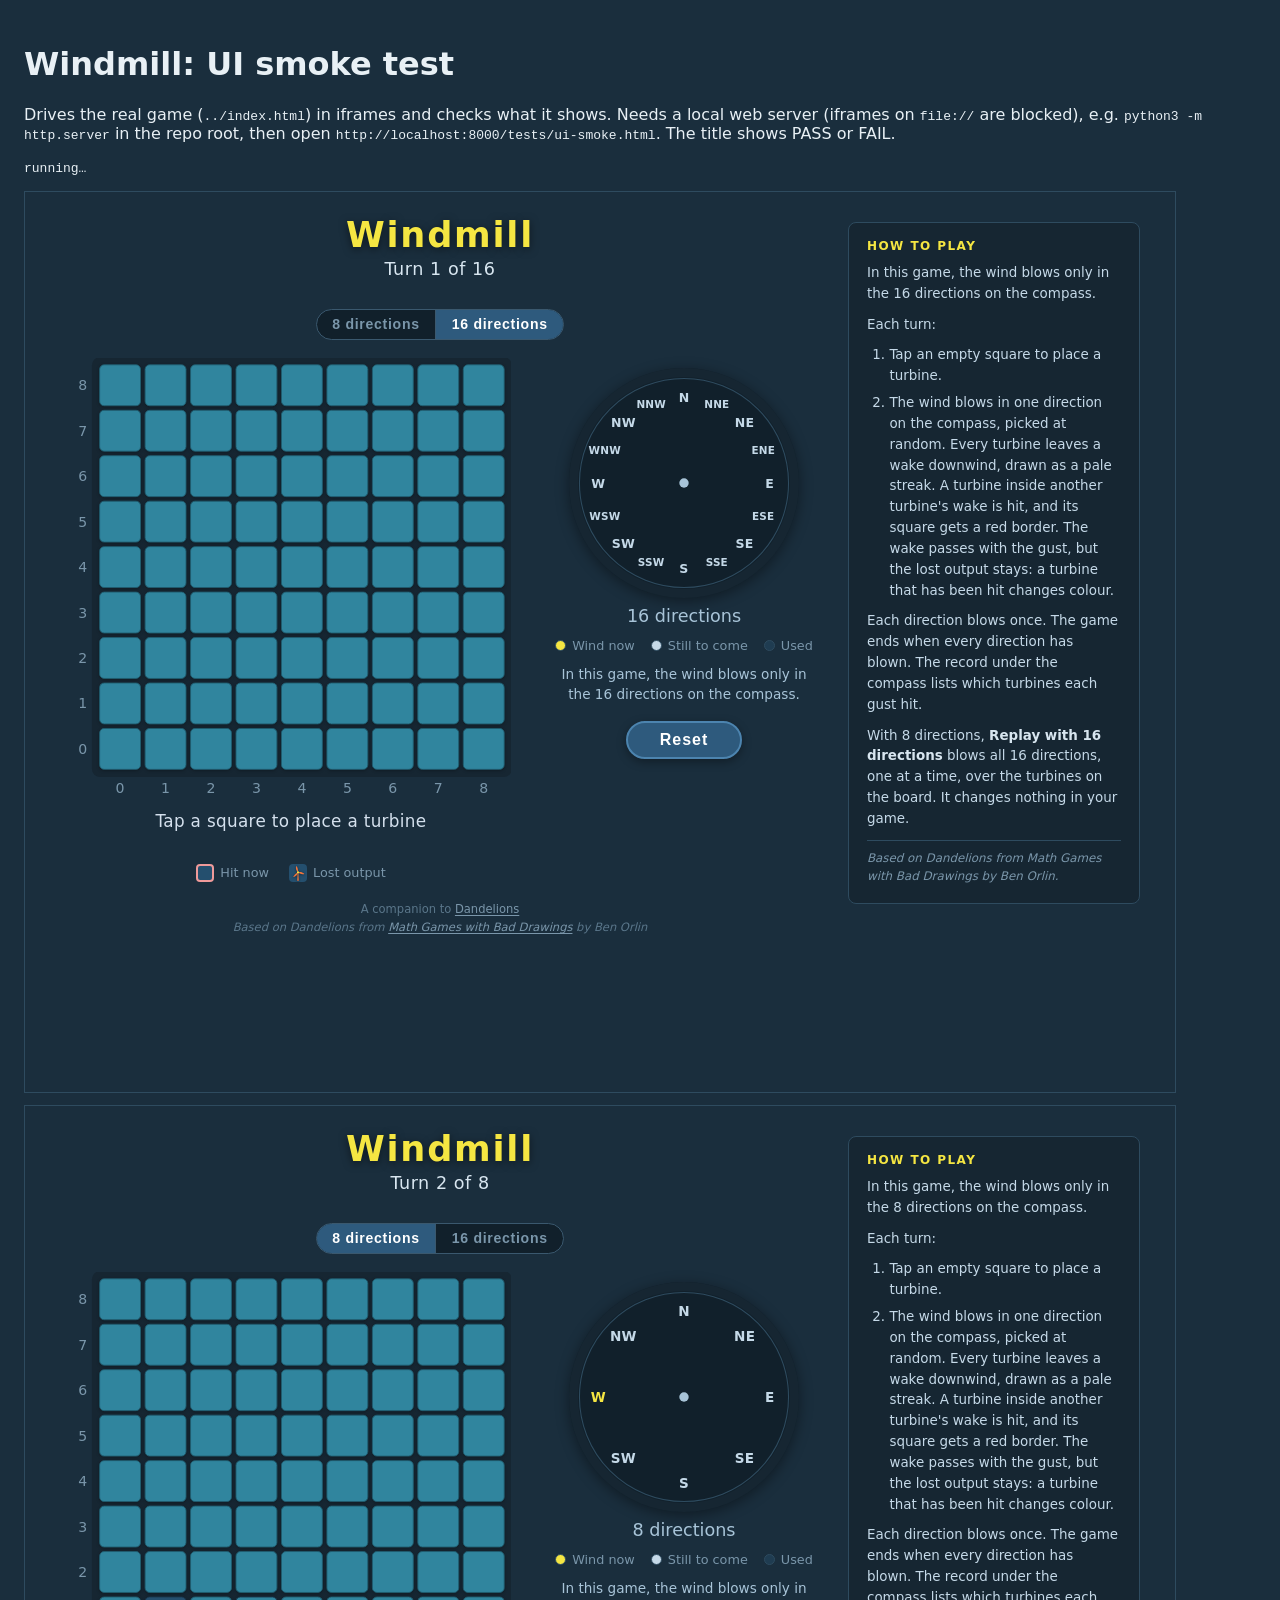
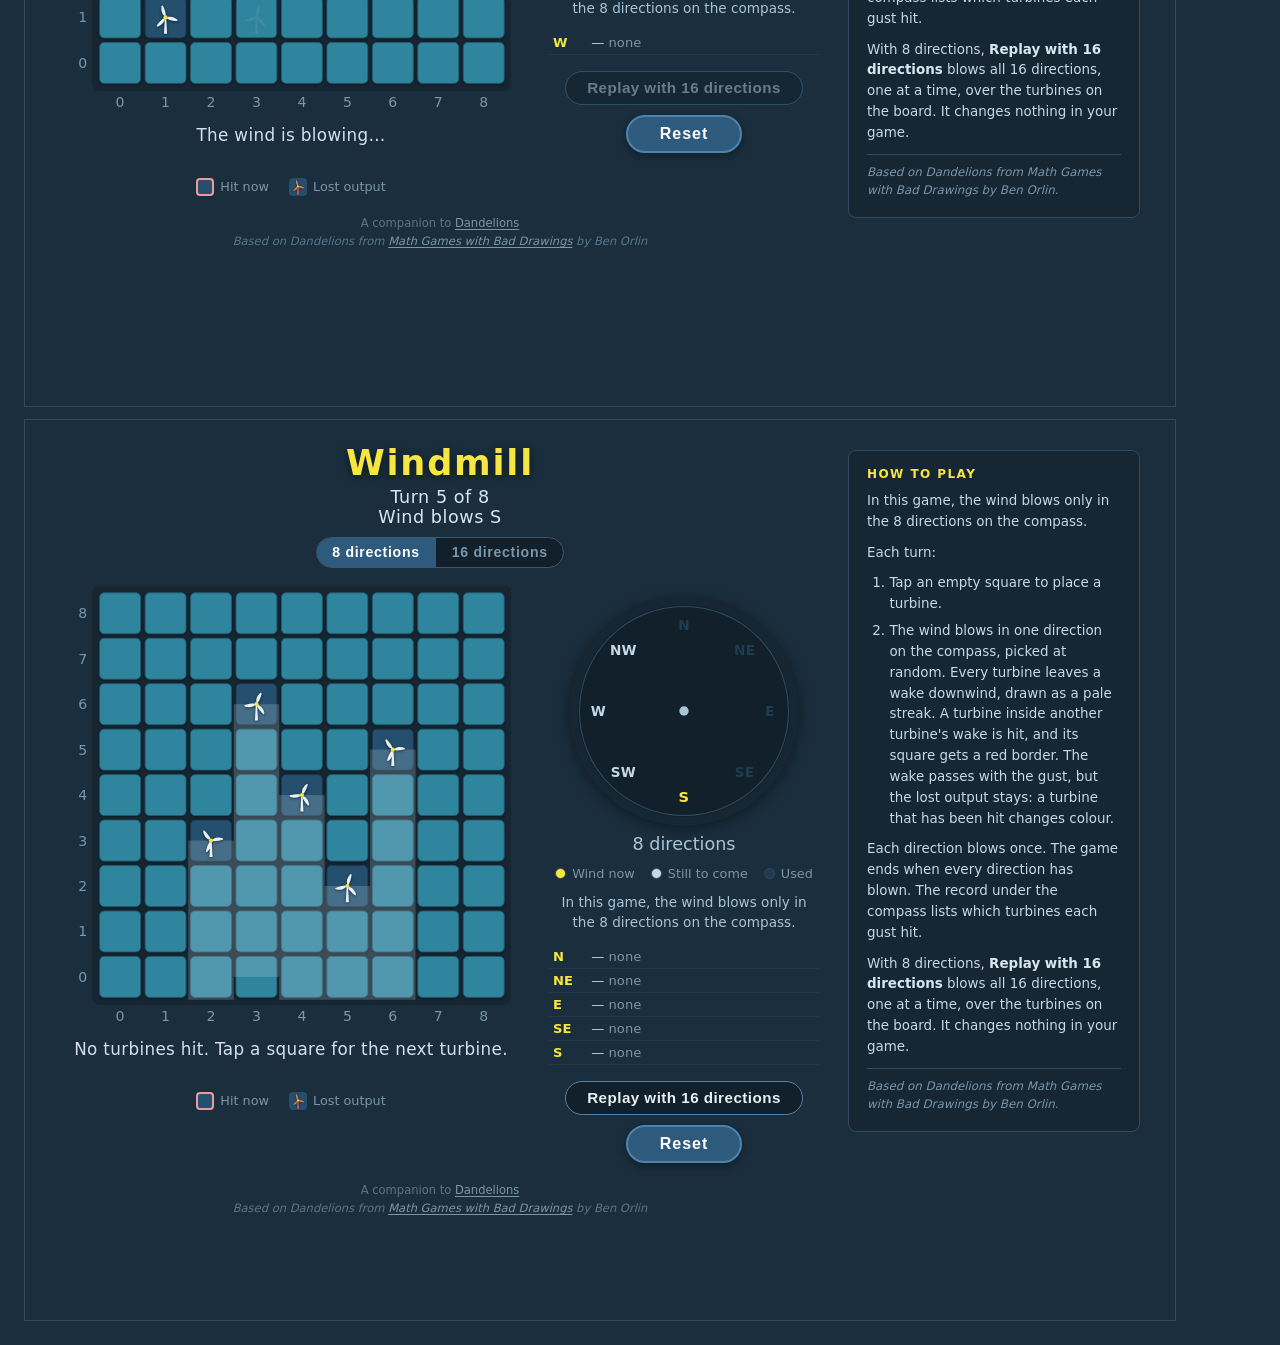
==== commit 8eeb5029: "Name winds for where they blow toward, as in Dandelions A NE wind now blows toward the north-east, s" ====
--- a/tests/ui-smoke.html
+++ b/tests/ui-smoke.html
@@ -57,7 +57,7 @@
   check('turn line "Turn 1 of 8"', text('turn-line') === 'Turn 1 of 8', text('turn-line'));
   check('status asks for a turbine', text('status') === 'Tap a square to place a turbine', text('status'));
   check('compass has 8 directions', count('#compass .dir-group') === 8);
-  check('rule line names 8 directions', text('rule-line') === 'In this game, the wind blows only from the 8 directions on the compass.');
+  check('rule line names 8 directions', text('rule-line') === 'In this game, the wind blows only in the 8 directions on the compass.');
   check('legend: Wind now / Still to come / Used', text('legend') === 'Wind nowStill to comeUsed', text('legend'));
   check('replay button shown but disabled', !$('replay-btn').hidden && $('replay-btn').disabled);
 
@@ -68,7 +68,7 @@
   cell(5, 5);
   check('no second turbine before the gust', count('#turbines .turbine-symbol') === 1);
   pick('N');
-  check('header shows the wind on its second line', headerLines().join(' / ') === 'Turn 1 of 8 / Wind from N', headerLines().join(' / '));
+  check('header shows the wind on its second line', headerLines().join(' / ') === 'Turn 1 of 8 / Wind blows N', headerLines().join(' / '));
   check('first gust: no hits', text('status') === 'No turbines hit. Tap a square for the next turbine.', text('status'));
   check('first gust still draws its wake', count('#wakes .wake') === 1);
   check('record: "N — none"', recordLines()[0] === 'N — none', recordLines()[0]);
@@ -76,20 +76,20 @@
   check('nothing tappable after the gust', count('#compass .dir-group.tappable') === 0);
 
   lines.push('-- turn 2');
-  cell(4, 6);
+  cell(4, 2);
   check('previous wakes clear on placement', count('#wakes .wake') === 0);
   check('N now dimmed (used)', $('dir-N').querySelector('text').classList.contains('used'));
   check('used N not tappable', !$('dir-N').classList.contains('tappable') && count('#compass .dir-group.tappable') === 7);
   pick('N');
   check('a used direction cannot be picked again', recordLines().length === 1);
   pick('S');
-  check('S wind: (4,4) hits (4,6)', text('status') === '1 turbine hit. Tap a square for the next turbine.', text('status'));
+  check('S wind: (4,4) hits (4,2)', text('status') === '1 turbine hit. Tap a square for the next turbine.', text('status'));
   check('one red border', count('#hit-borders .hit-border') === 1);
   check('two wakes (every turbine casts one)', count('#wakes .wake') === 2);
-  check('record: "S — hit: (4,6)"', recordLines()[1] === 'S — hit: (4,6)', recordLines()[1]);
+  check('record: "S — hit: (4,2)"', recordLines()[1] === 'S — hit: (4,2)', recordLines()[1]);
   check('replay button enabled with 2 turbines', !$('replay-btn').disabled);
   const lostAt = (x, y) => d.querySelector(`#turbines .turbine-symbol[data-x="${x}"][data-y="${y}"]`).classList.contains('lost');
-  check('the hit turbine (4,6) has lost output (vermilion)', lostAt(4, 6) && !lostAt(4, 4));
+  check('the hit turbine (4,2) has lost output (vermilion)', lostAt(4, 2) && !lostAt(4, 4));
   check('board legend: Hit now / Lost output', text('board-legend').replace(/\s+/g, ' ') === 'Hit now Lost output', text('board-legend'));
 
   lines.push('-- replay with 16 directions (2 turbines in a column)');
@@ -100,13 +100,13 @@
   check('replay legend has 4 items', count('#legend .legend-item') === 4, text('legend'));
   check('game controls hidden in replay', $('game-buttons').hidden && $('record').hidden && $('rule-line').hidden);
   check('setting toggle disabled in replay', [...d.querySelectorAll('.set-btn')].every(b => b.disabled));
-  check('replay starts at N, with no L (public replay)', headerLines().join(' / ') === 'Replay with 16 directions / Wind from N · 1 of 16'
+  check('replay starts at N, with no L (public replay)', headerLines().join(' / ') === 'Replay with 16 directions / Wind blows N · 1 of 16'
         && count('#l-lines .l-line') === 0, headerLines().join(' / '));
   check('added directions are periwinkle', $('dir-NNE').querySelector('text').classList.contains('added'));
-  check('replay starts fresh: at N only (4,4) has lost output', lostAt(4, 4) && !lostAt(4, 6));
+  check('replay starts fresh: at N only (4,4) has lost output', lostAt(4, 4) && !lostAt(4, 2));
   click($('step-btn'));
   check('Step pauses: button now says Play', text('pause-btn') === 'Play');
-  check('Step moves to NNE', text('turn-line').includes('Wind from NNE'), text('turn-line'));
+  check('Step moves to NNE', text('turn-line').includes('Wind blows NNE'), text('turn-line'));
   check('N is used, NNE active', $('dir-N').querySelector('text').classList.contains('used')
         && $('dir-NNE').querySelector('text').classList.contains('active'));
   for (let i = 0; i < 15; i++) click($('step-btn'));
@@ -116,7 +116,7 @@
   check('end: header keeps two lines, the second empty', headerLines().join(' / ') === 'Replay with 16 directions / ',
         headerLines().join(' / '));
   check('end: only Close remains', $('pause-btn').hidden && $('step-btn').hidden && !$('close-btn').hidden);
-  check('end: both turbines lost output, no borders', lostAt(4, 4) && lostAt(4, 6) && count('#hit-borders .hit-border') === 0);
+  check('end: both turbines lost output, no borders', lostAt(4, 4) && lostAt(4, 2) && count('#hit-borders .hit-border') === 0);
   click($('close-btn'));
   check('board does not move when the replay closes', boardTop() === topBefore, topBefore + ' -> ' + boardTop());
   check('Close: compass back to 8', count('#compass .dir-group') === 8);
@@ -124,13 +124,13 @@
         recordLines().length === 2 && text('turn-line') === turnBefore && text('status') === statusBefore);
   check('Close: game legend back', text('legend') === 'Wind nowStill to comeUsed', text('legend'));
   check('Close: game buttons back', !$('game-buttons').hidden && !$('record').hidden);
-  check('Close: lost output back to the game\'s own', lostAt(4, 6) && !lostAt(4, 4));
+  check('Close: lost output back to the game\'s own', lostAt(4, 2) && !lostAt(4, 4));
 
   lines.push('-- turn 3: the wake passes, the loss stays');
   cell(0, 0);
   pick('E');
   check('E wind hits nothing: no red borders', count('#hit-borders .hit-border') === 0, text('status'));
-  check('(4,6) still shows lost output', lostAt(4, 6) && !lostAt(4, 4) && !lostAt(0, 0));
+  check('(4,2) still shows lost output', lostAt(4, 2) && !lostAt(4, 4) && !lostAt(0, 0));
 
   lines.push('-- left-hand knight set: 0 hit at 8, 5 hit at 16');
   click($('reset-btn'));
@@ -142,7 +142,7 @@
   let lCount = 0, eneFrames = 0, frames = 0;
   for (let i = 0; i < 40 && !$('pause-btn').hidden; i++) {
     frames++; lCount += count('#l-lines .l-line');
-    if (text('turn-line').includes('Wind from ENE')) eneFrames++;
+    if (text('turn-line').includes('Wind blows ENE')) eneFrames++;
     click($('step-btn'));
   }
   check('public replay: one frame per gust, no Ls at all', frames === 16 && eneFrames === 1 && lCount === 0,
@@ -171,7 +171,7 @@
   check('switching resets the game', count('#turbines .turbine-symbol') === 0 && recordLines().length === 0);
   check('compass has 16 directions', count('#compass .dir-group') === 16);
   check('caption and rule line say 16', text('compass-caption') === '16 directions'
-        && text('rule-line') === 'In this game, the wind blows only from the 16 directions on the compass.');
+        && text('rule-line') === 'In this game, the wind blows only in the 16 directions on the compass.');
   check('turn line "Turn 1 of 16"', text('turn-line') === 'Turn 1 of 16');
   check('no replay button in 16 directions', $('replay-btn').hidden);
 
@@ -189,7 +189,7 @@
   const walk = () => {
     const seen = {};
     for (let i = 0; i < 60 && !k$('pause-btn').hidden; i++) {
-      const dir = ktext('turn-line').match(/Wind from (\w+)/)[1];
+      const dir = ktext('turn-line').match(/Wind blows (\w+)/)[1];
       const e = seen[dir] || (seen[dir] = [0, 0, 0]);
       e[0]++; e[1] += kcount('#l-lines .l-line'); e[2] = kcount('#hit-borders .hit-border');
       kclick(k$('step-btn'));
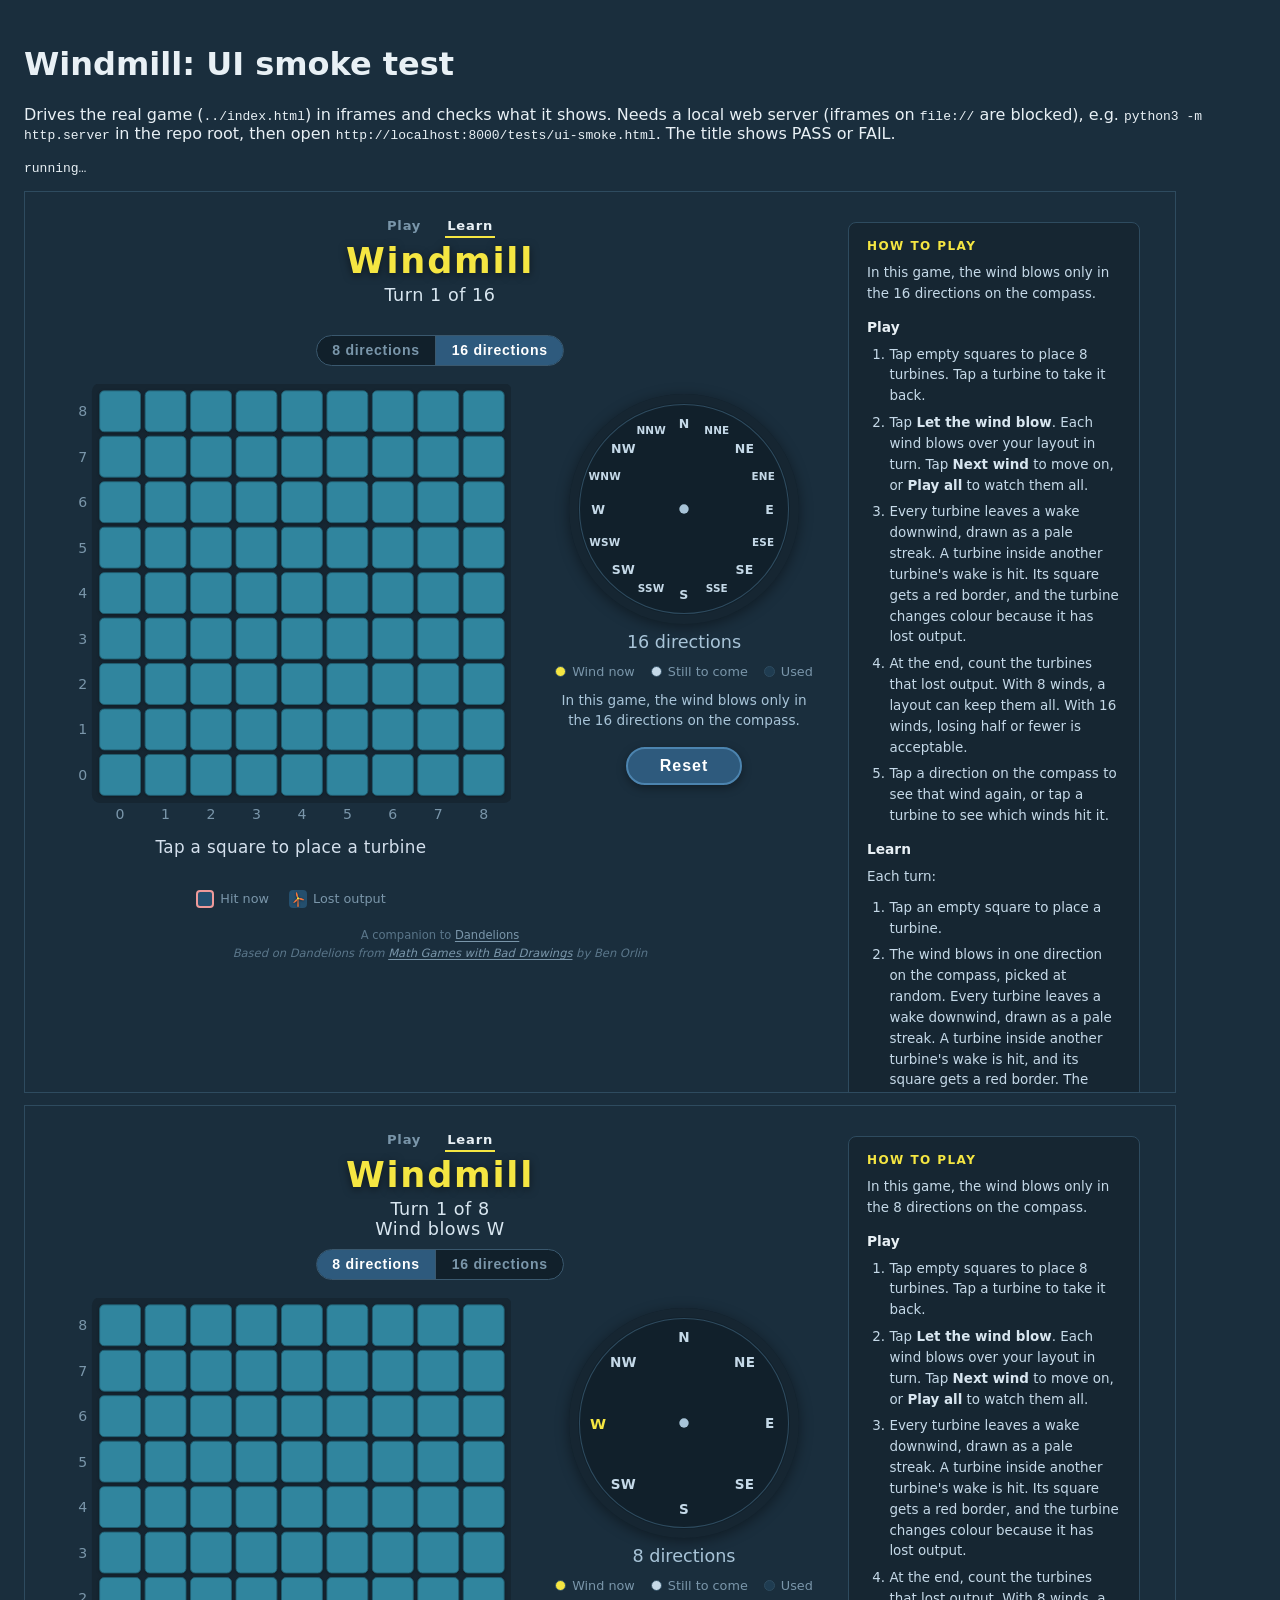
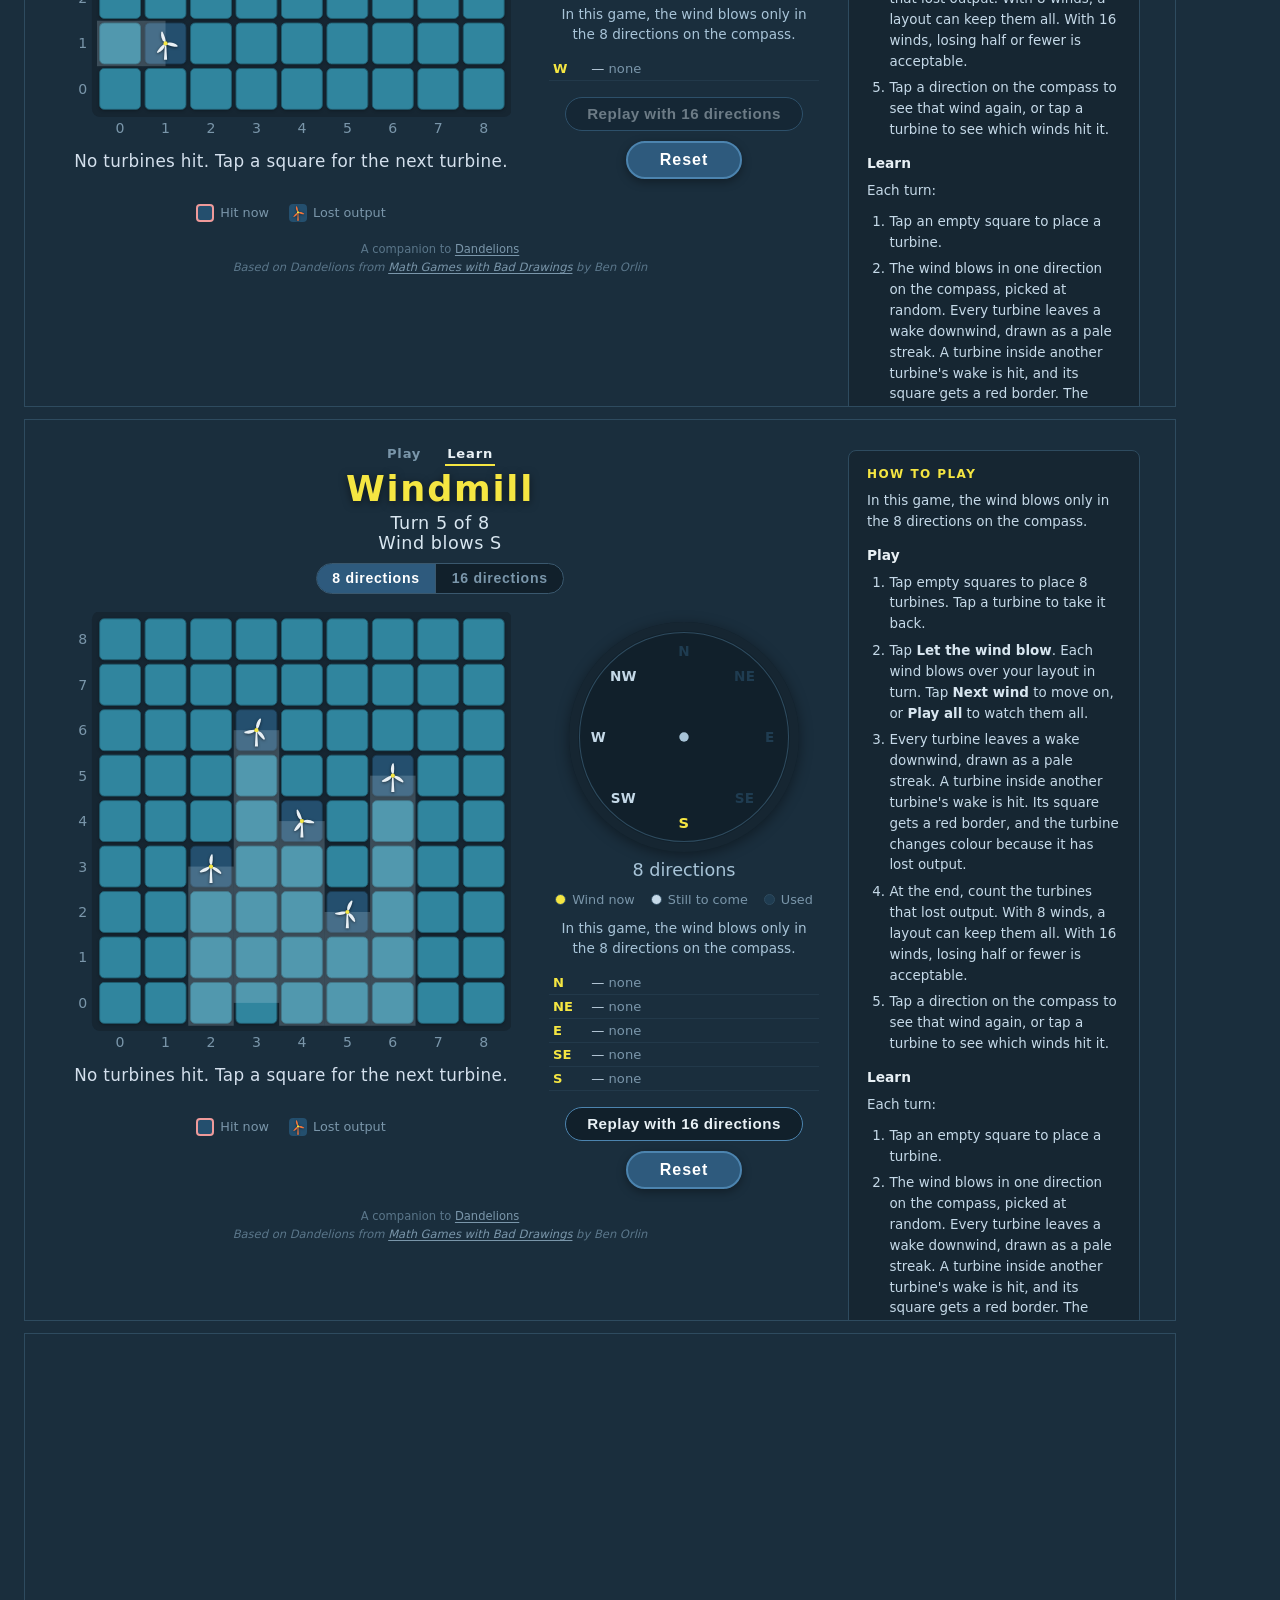
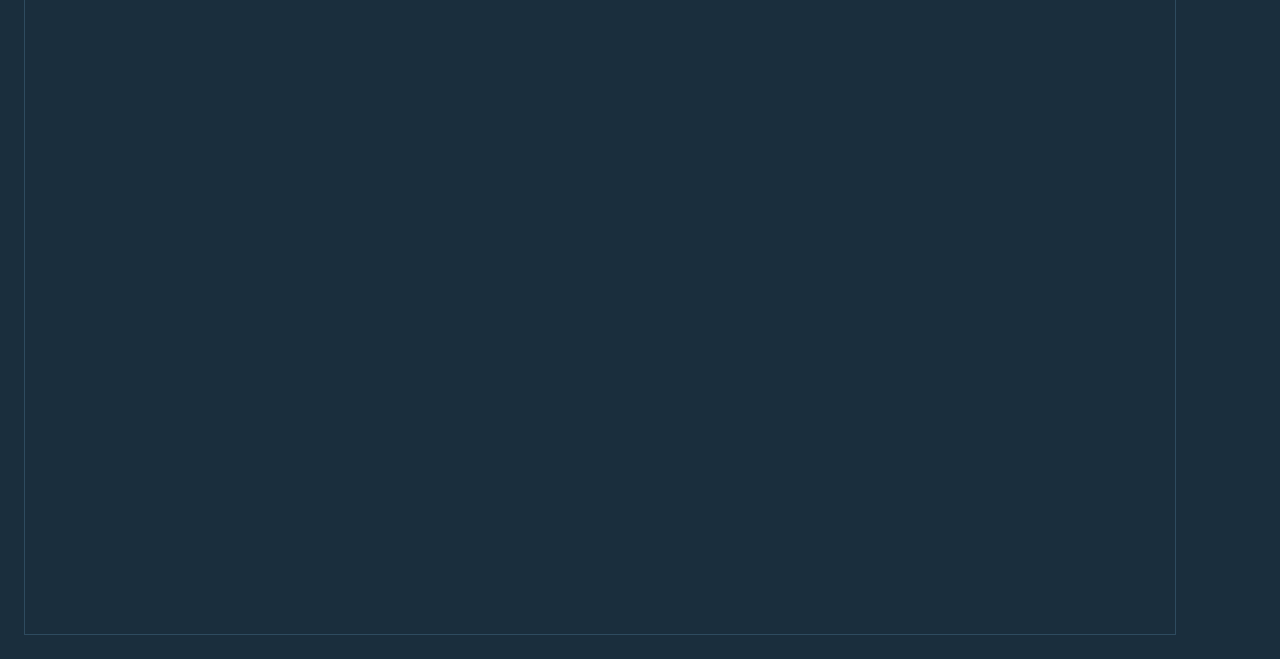
==== commit 51978486: "Play mode: place 8 turbines, then every wind judges the layout Two public modes behind tabs above th" ====
--- a/tests/ui-smoke.html
+++ b/tests/ui-smoke.html
@@ -19,6 +19,7 @@
 <iframe id="pick" title="game, tap-to-pick mode"></iframe>
 <iframe id="rand" title="game, random wind"></iframe>
 <iframe id="lines" title="game, tap-to-pick with knight lines"></iframe>
+<iframe id="play" title="game, Play mode"></iframe>
 <script>
 const lines = [];
 let passed = 0, failed = 0;
@@ -49,6 +50,13 @@
   const recordLines = () => [...d.querySelectorAll('#record li')].map(li => li.textContent);
   const headerLines = () => [...d.querySelectorAll('#turn-line .line')].map(e => e.textContent.trim());
   const boardTop = () => Math.round($('grid').getBoundingClientRect().top);
+
+  lines.push('-- modes');
+  check('Play opens first', d.querySelector('.mode-tab.active').dataset.mode === 'play'
+        && !$('play-controls').hidden && $('replay-btn').hidden);
+  click(d.querySelector('.mode-tab[data-mode="learn"]'));
+  check('Learn tab shows the Learn game', d.querySelector('.mode-tab.active').dataset.mode === 'learn'
+        && $('play-controls').hidden);
 
   lines.push('-- start (tap-to-pick mode)');
   check('title is Windmill', d.title === 'Windmill', d.title);
@@ -184,6 +192,7 @@
   const kclick = el => el.dispatchEvent(new k.MouseEvent('click', { bubbles: true }));
   const ktext = id => k$(id).textContent.trim();
   const kcount = sel => kd.querySelectorAll(sel).length;
+  kclick(kd.querySelector('.mode-tab[data-mode="learn"]'));
   const kplace = (x, y, dir) => { kclick(k$(`cell-${x}-${y}`)); kclick(k$(`dir-${dir}`)); };
   // Walk the replay; returns {dir: [frames, Ls, borders]} per gust.
   const walk = () => {
@@ -219,6 +228,7 @@
   await sleep(100);
   const rd = r.document;
   const rclick = el => el.dispatchEvent(new r.MouseEvent('click', { bubbles: true }));
+  rclick(rd.querySelector('.mode-tab[data-mode="learn"]'));
   rclick(rd.getElementById('cell-1-1'));
   check('compass not tappable in normal mode', rd.querySelectorAll('#compass .dir-group.tappable').length === 0);
   check('status while waiting', rd.getElementById('status').textContent === 'The wind is blowing…');
@@ -230,6 +240,92 @@
         && dirs.every(x => ['N','NE','E','SE','S','SW','W','NW'].includes(x)), dirs.join(' '));
   check('random game ends', rd.getElementById('status').textContent.endsWith('All 8 directions have blown.'));
 
+  // ── Play mode: place all 8, then the winds blow in compass order ─────────
+  lines.push('-- Play mode, 8 winds');
+  const p = await load(document.getElementById('play'), '../index.html');
+  await sleep(100);
+  const pd = p.document;
+  const p$ = id => pd.getElementById(id);
+  const pclick = el => el.dispatchEvent(new p.MouseEvent('click', { bubbles: true }));
+  const pcell = (x, y) => pclick(p$(`cell-${x}-${y}`));
+  const ptext = id => p$(id).textContent.trim();
+  const pcount = sel => pd.querySelectorAll(sel).length;
+  const pheader = () => [...pd.querySelectorAll('#turn-line .line')].map(e => e.textContent.trim()).join(' / ');
+  const ptop = () => Math.round(p$('grid').getBoundingClientRect().top);
+  const ctop = () => Math.round(p$('compass').getBoundingClientRect().top);
+  const top0 = ptop(), ctop0 = ctop();
+  const count4 = () => pcount('#legend .legend-item') === 4 && ptext('legend').includes('Added in 16 directions');
+  check('empty board: "None placed yet"', pheader() === 'None placed yet / Place all 8, then the wind blows', pheader());
+  check('start button shown, disabled', !p$('start-btn').hidden && p$('start-btn').disabled
+        && p$('next-btn').hidden && p$('all-btn').hidden);
+  check('no compass direction tappable while placing', pcount('#compass .dir-group.tappable') === 0);
+  pcell(0, 0); pcell(1, 4); pcell(2, 7);
+  check('3 placed: "3 of 8 placed"', pheader().startsWith('3 of 8 placed'), pheader());
+  pcell(1, 4);
+  check('tap a turbine to remove it', pcount('#turbines .turbine-symbol') === 2 && pheader().startsWith('2 of 8 placed'), pheader());
+  // Eight queens: no two share a row, column or diagonal, so 8 winds hit nothing
+  for (const [x, y] of [[1,4],[3,5],[4,2],[5,6],[6,1],[7,3]]) pcell(x, y);
+  check('8 placed: header and start enabled', pheader() === 'All 8 turbines placed / Then 8 winds will blow'
+        && !p$('start-btn').disabled, pheader());
+  pcell(8, 8);
+  check('no ninth turbine', pcount('#turbines .turbine-symbol') === 8);
+  pclick(p$('start-btn'));
+  check('first wind: "Wind 1 of 8 / Wind blows N"', pheader() === 'Wind 1 of 8 / Wind blows N', pheader());
+  check('reveal shows Next wind and Play all', !p$('next-btn').hidden && !p$('all-btn').hidden && p$('start-btn').hidden);
+  check('every turbine casts a wake', pcount('#wakes .wake') === 8);
+  pcell(8, 8);
+  check('no placing during the wind', pcount('#turbines .turbine-symbol') === 8);
+  pclick(p$('all-btn'));
+  check('Play all: button says Pause, Next wind disabled', ptext('all-btn') === 'Pause' && p$('next-btn').disabled);
+  pclick(p$('all-btn'));
+  check('Pause: button back to Play all', ptext('all-btn') === 'Play all' && !p$('next-btn').disabled);
+  const at = pheader().match(/Wind (\d+)/)[1] * 1;
+  for (let i = at; i <= 8; i++) pclick(p$('next-btn'));
+  check('verdict: "Lost output: 0 of 8 turbines / Acceptable: none"',
+        pheader() === 'Lost output: 0 of 8 turbines / Acceptable: none', pheader());
+  check('0 lost with 8 winds is the best possible', ptext('status').startsWith('The best possible result.'), ptext('status'));
+  check('after the end: New game, wind buttons gone', ptext('reset-btn') === 'New game' && p$('next-btn').hidden && p$('all-btn').hidden);
+  check('end compass: every direction tappable', pcount('#compass .dir-group.tappable') === 8);
+  check('end legend: Shown now / Tap to look again', ptext('legend') === 'Shown nowTap to look again', ptext('legend'));
+  pclick(p$('dir-NE'));
+  check('review a direction: its wakes and status', pcount('#wakes .wake') === 8
+        && ptext('status') === 'Wind blows NE: no turbines hit.' && p$('dir-NE').querySelector('text').classList.contains('active'),
+        ptext('status'));
+  pclick(p$('dir-NE'));
+  check('tap it again to clear', pcount('#wakes .wake') === 0 && ptext('status').startsWith('The best possible result.'));
+  pcell(0, 0);
+  check('review a turbine never hit', ptext('status') === '(0,0) was never hit.' && pcount('#hit-borders .select-border') === 1,
+        ptext('status'));
+
+  lines.push('-- Play mode, 16 winds');
+  pclick(pd.querySelector('.set-btn[data-setting="16"]'));
+  check('switching to 16 starts a new game', pcount('#turbines .turbine-symbol') === 0 && pheader().startsWith('None placed yet'));
+  for (const [x, y] of [[3,3],[0,5],[5,6],[6,1],[1,0],[2,8],[8,4],[8,8]]) pcell(x, y);
+  pclick(p$('start-btn'));
+  check('16 winds in turn', pheader() === 'Wind 1 of 16 / Wind blows N', pheader());
+  const order = p.eval('play.dirs').join(' ');
+  check('16-wind order: round the compass, or the 8 main then the 8 added',
+        order === 'N NNE NE ENE E ESE SE SSE S SSW SW WSW W WNW NW NNW'
+        || order === 'N NE E SE S SW W NW NNE ENE ESE SSE SSW WSW WNW NNW', order);
+  const orders = new Set();
+  for (let i = 0; i < 40; i++) { orders.add(p.eval('playOrder().join(" ")')); }
+  check('both orders occur', orders.size === 2, orders.size);
+  const periwinkle = pd.querySelectorAll('#compass text.added').length;
+  check('periwinkle added directions only when the main winds go first',
+        order.startsWith('N NE') ? periwinkle === 8 && count4() : periwinkle === 0, order + ': ' + periwinkle);
+  for (let i = 0; i < 16; i++) pclick(p$('next-btn'));
+  check('verdict: 3 of 8 lost, acceptable half or fewer',
+        pheader() === 'Lost output: 3 of 8 turbines / Acceptable: half or fewer', pheader());
+  check('3 lost with 16 winds is the best possible', ptext('status').startsWith('The best possible result.'), ptext('status'));
+  check('3 turbines show lost output', pcount('#turbines .turbine-symbol.lost') === 3);
+  pcell(2, 8);
+  check('review a lost turbine: which winds hit it', ptext('status') === '(2,8) was hit by W.'
+        && p$('dir-W').querySelector('text').classList.contains('active') && pcount('#wakes .wake') === 1, ptext('status'));
+  check('board and compass never moved in Play', ptop() === top0 && ctop() === ctop0,
+        top0 + '/' + ctop0 + ' -> ' + ptop() + '/' + ctop());
+  pclick(p$('reset-btn'));
+  check('New game clears the board', pcount('#turbines .turbine-symbol') === 0 && pheader().startsWith('None placed yet'));
+
   lines.push('');
   lines.push((failed === 0 ? 'ALL PASSED' : 'FAILURES') + ': ' + passed + ' passed, ' + failed + ' failed');
   document.getElementById('results').textContent = lines.join('\n');
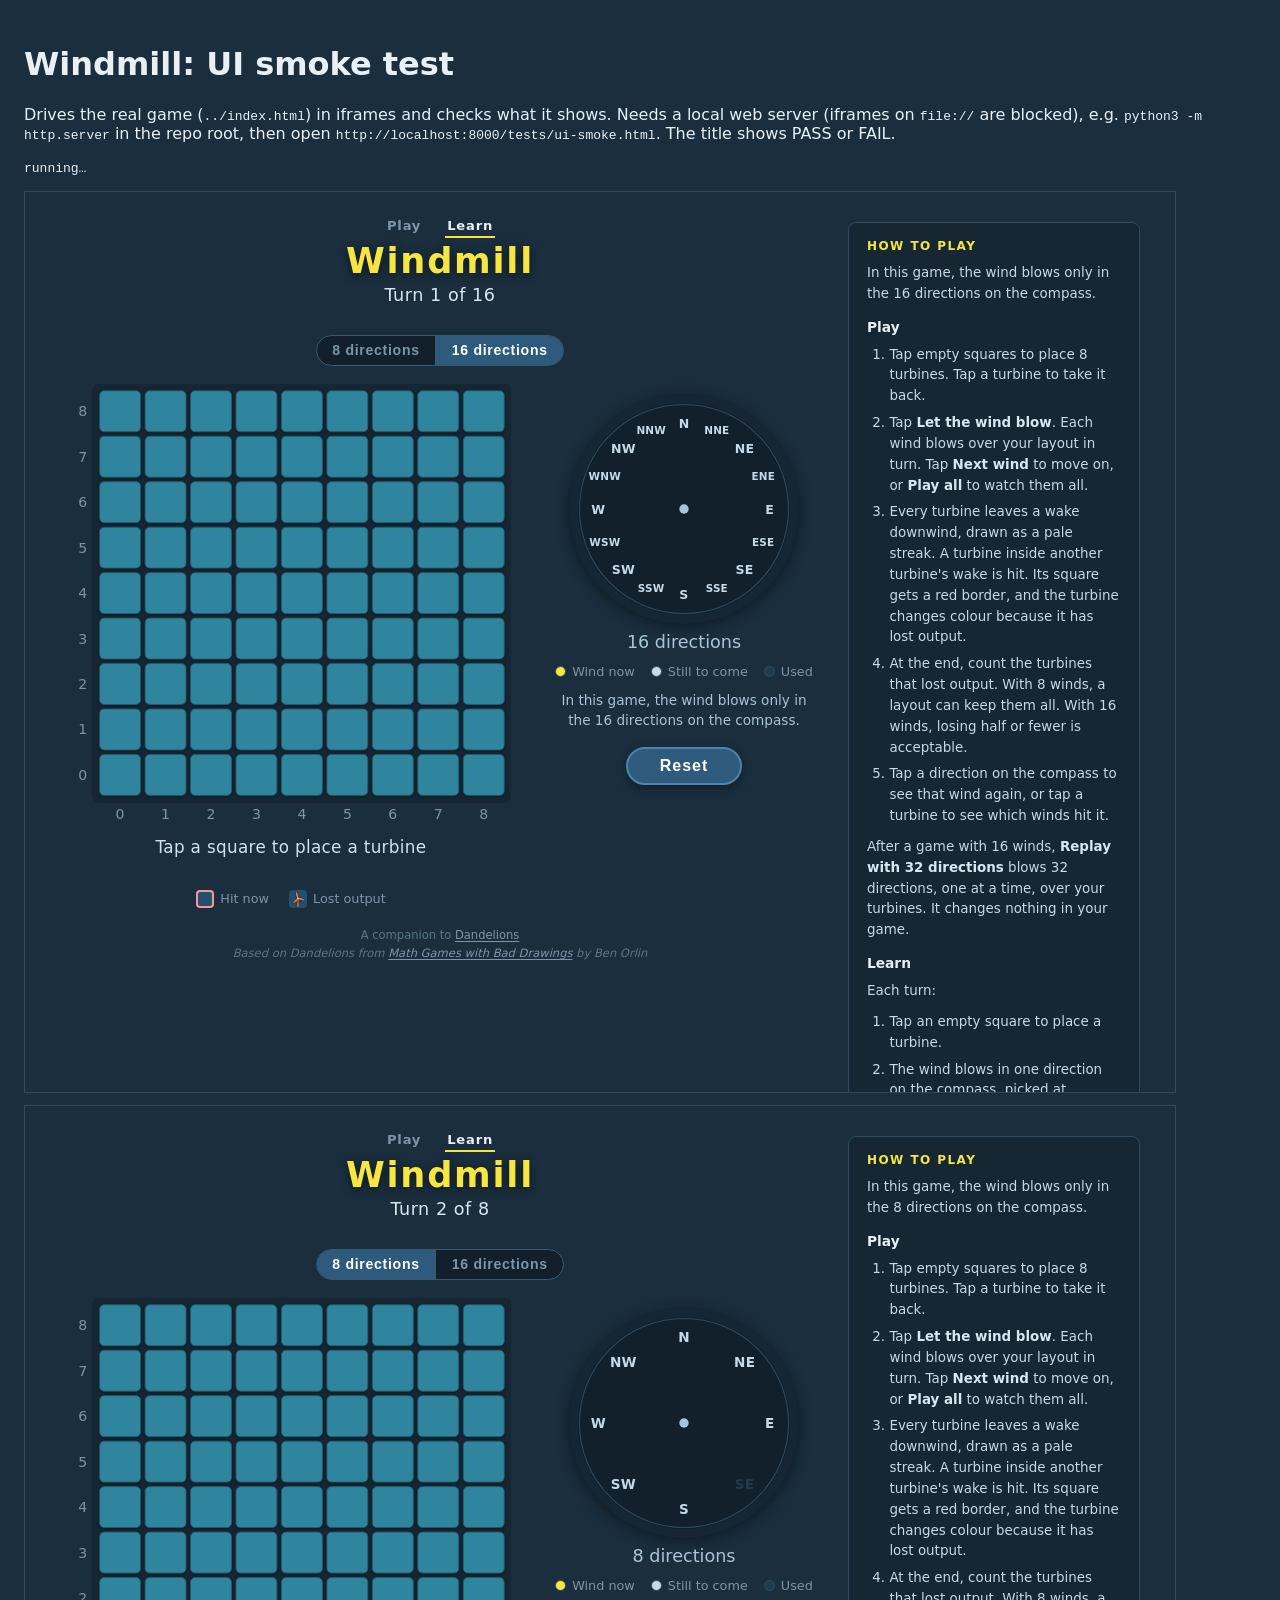
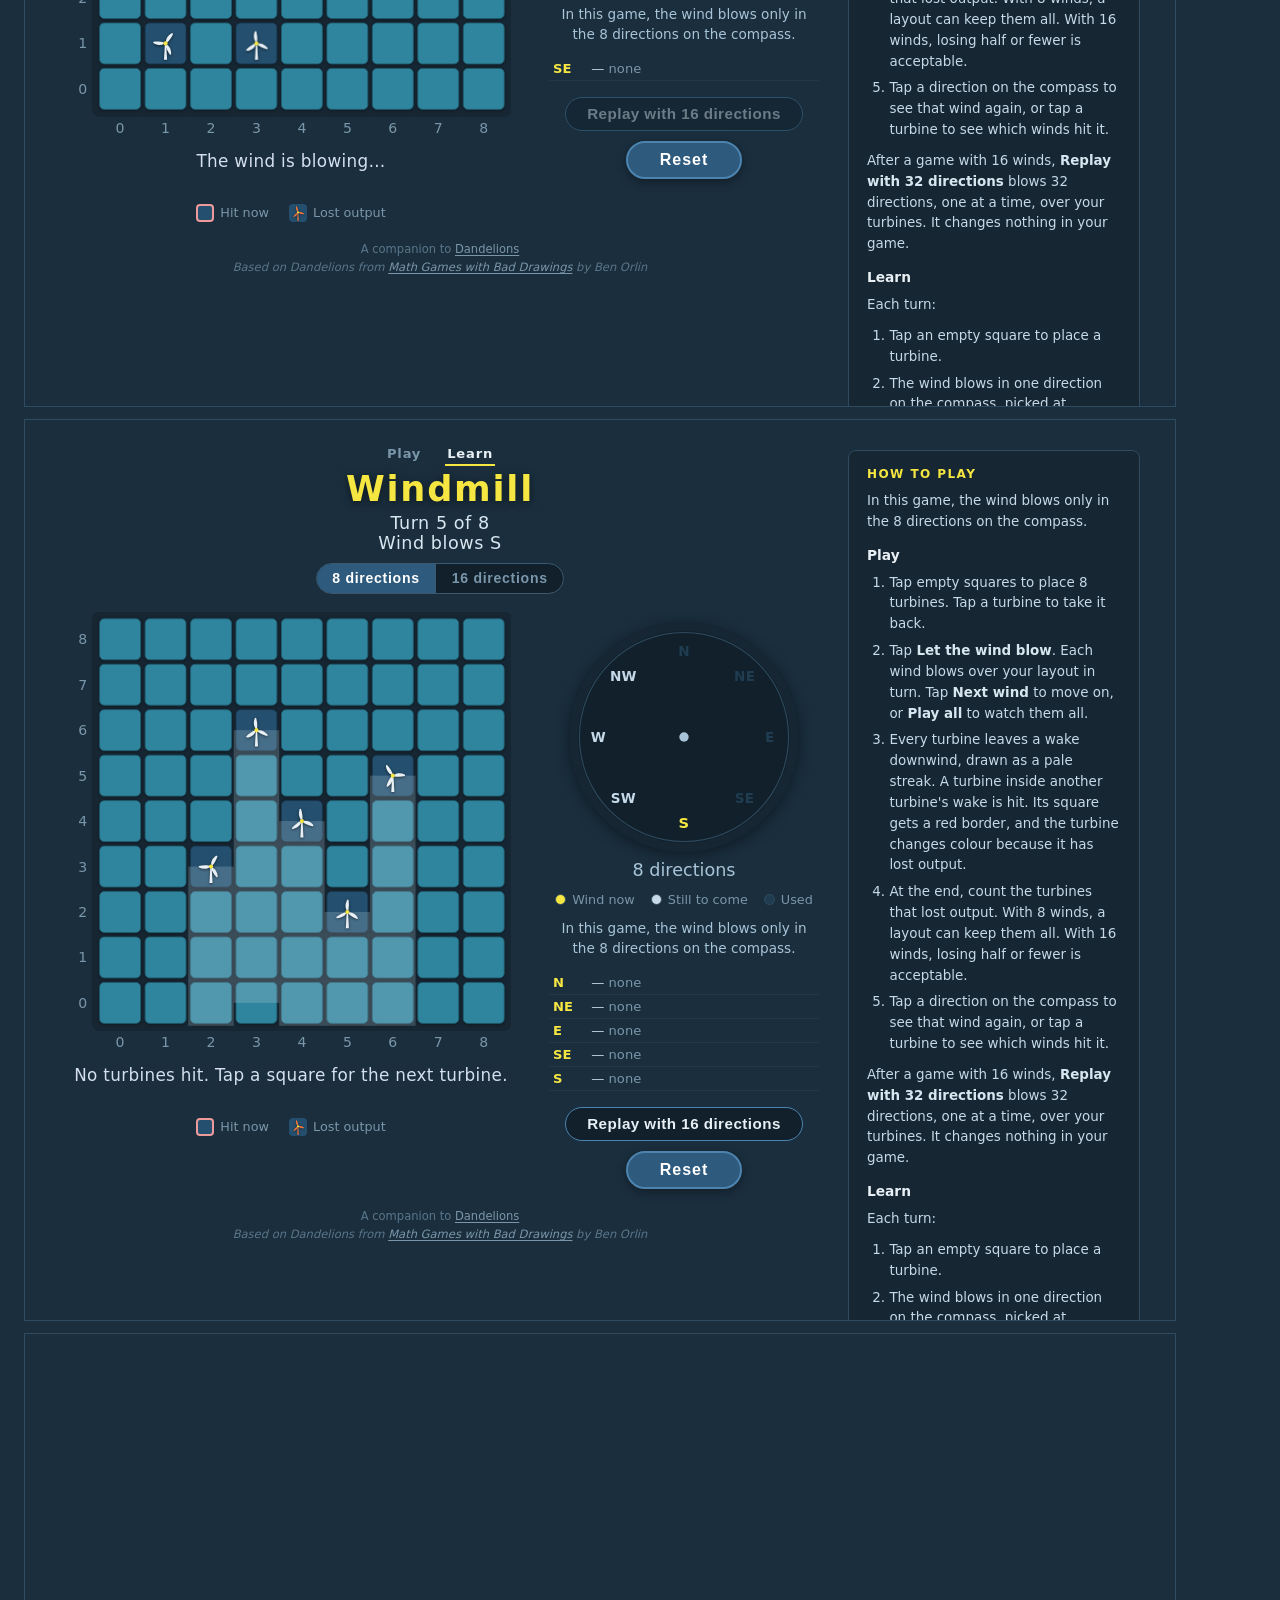
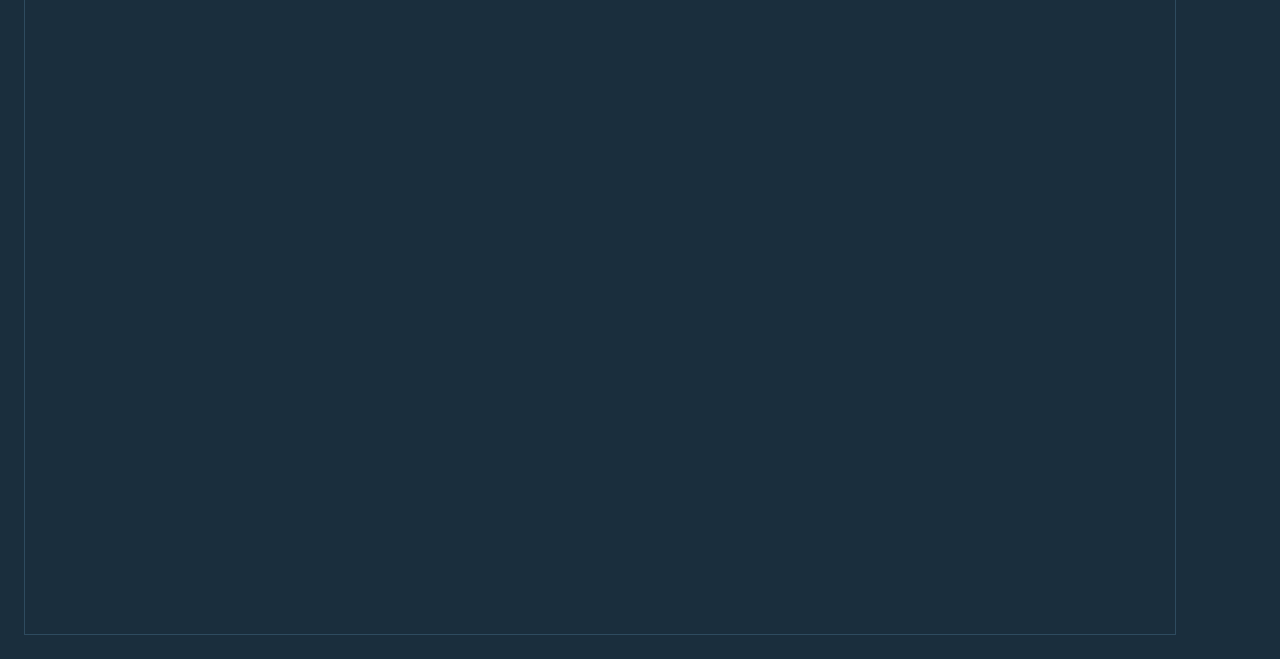
==== commit 6487e3b1: "Play: replay the finished layout with 32 directions after a 16-wind game The same static replay as L" ====
--- a/tests/ui-smoke.html
+++ b/tests/ui-smoke.html
@@ -323,8 +323,44 @@
         && p$('dir-W').querySelector('text').classList.contains('active') && pcount('#wakes .wake') === 1, ptext('status'));
   check('board and compass never moved in Play', ptop() === top0 && ctop() === ctop0,
         top0 + '/' + ctop0 + ' -> ' + ptop() + '/' + ctop());
+  check('16-wind verdict offers the 32-direction replay', !p$('replay32-btn').hidden);
   pclick(p$('reset-btn'));
   check('New game clears the board', pcount('#turbines .turbine-symbol') === 0 && pheader().startsWith('None placed yet'));
+  check('no 32-direction replay before the end', p$('replay32-btn').hidden);
+
+  lines.push('-- Play: replay with 32 directions');
+  // Best possible with both 8 and 16 winds (0 and 3 lost): finer wind takes all 8
+  for (const [x, y] of [[0,0],[0,8],[1,5],[2,7],[3,2],[6,4],[7,8],[8,1]]) pcell(x, y);
+  pclick(p$('start-btn'));
+  for (let i = 0; i < 16; i++) pclick(p$('next-btn'));
+  check('this layout: 3 lost with 16 winds, the best possible', pheader().startsWith('Lost output: 3 of 8')
+        && ptext('status').startsWith('The best possible result.'), pheader());
+  const rtop = ptop(), rctop = ctop();
+  pclick(p$('replay32-btn'));
+  if (p$('pause-btn').textContent === 'Pause') pclick(p$('pause-btn'));   // step by hand
+  check('compass: 16 labels and 16 unlabelled ticks', pcount('#compass .dir-text') === 16 && pcount('#compass .dir-tick') === 16);
+  check('replay header starts at N', pheader() === 'Replay with 32 directions / Wind blows N · 1 of 32', pheader());
+  check('replay legend: 16 directions, added in 32', ptext('legend').includes('16 directions') && ptext('legend').includes('Added in 32 directions'));
+  check('verdict controls hidden during the replay', p$('play-controls').hidden && p$('game-buttons').hidden);
+  pclick(p$('step-btn'));
+  check('an in-between wind is named by its neighbours', pheader() === 'Replay with 32 directions / Between N and NNE · 2 of 32', pheader());
+  check('its tick is gold', p$('dir-NbE').querySelector('line').classList.contains('active'));
+  pcell(4, 4);
+  check('no turbine placed or selected during the replay', pcount('#turbines .turbine-symbol') === 8 && pcount('#hit-borders .select-border') === 0);
+  for (let i = 0; i < 40; i++) if (!p$('step-btn').hidden) pclick(p$('step-btn'));
+  check('end: 3 of 8 for the 16 directions', ptext('summary-8') === 'Hit by at least one of the 16 directions: 3 of 8 turbines', ptext('summary-8'));
+  check('end: 8 of 8 for the 32 directions', ptext('summary-16') === 'Hit by at least one of the 32 directions: 8 of 8 turbines', ptext('summary-16'));
+  check('end: status line', ptext('status') === 'Finer wind finds gaps between the 16 directions.', ptext('status'));
+  check('end: compass lit as a key, 16 ticks periwinkle', pd.querySelectorAll('#compass .dir-tick.added:not(.used):not(.active)').length === 16);
+  check('board and compass never moved in the replay', ptop() === rtop && ctop() === rctop, rtop + ' -> ' + ptop());
+  pclick(p$('close-btn'));
+  check('Close: back to the verdict, unchanged', pheader().startsWith('Lost output: 3 of 8') && pcount('#compass .dir-group') === 16
+        && !p$('replay32-btn').hidden && !p$('play-controls').hidden && pcount('#turbines .turbine-symbol.lost') === 3);
+  pclick(pd.querySelector('.set-btn[data-setting="8"]'));
+  for (const [x, y] of [[0,0],[1,4],[2,7],[3,5],[4,2],[5,6],[6,1],[7,3]]) pcell(x, y);
+  pclick(p$('start-btn'));
+  for (let i = 0; i < 8; i++) pclick(p$('next-btn'));
+  check('no 32-direction replay after an 8-wind game', p$('replay32-btn').hidden);
 
   lines.push('');
   lines.push((failed === 0 ? 'ALL PASSED' : 'FAILURES') + ': ' + passed + ' passed, ' + failed + ' failed');
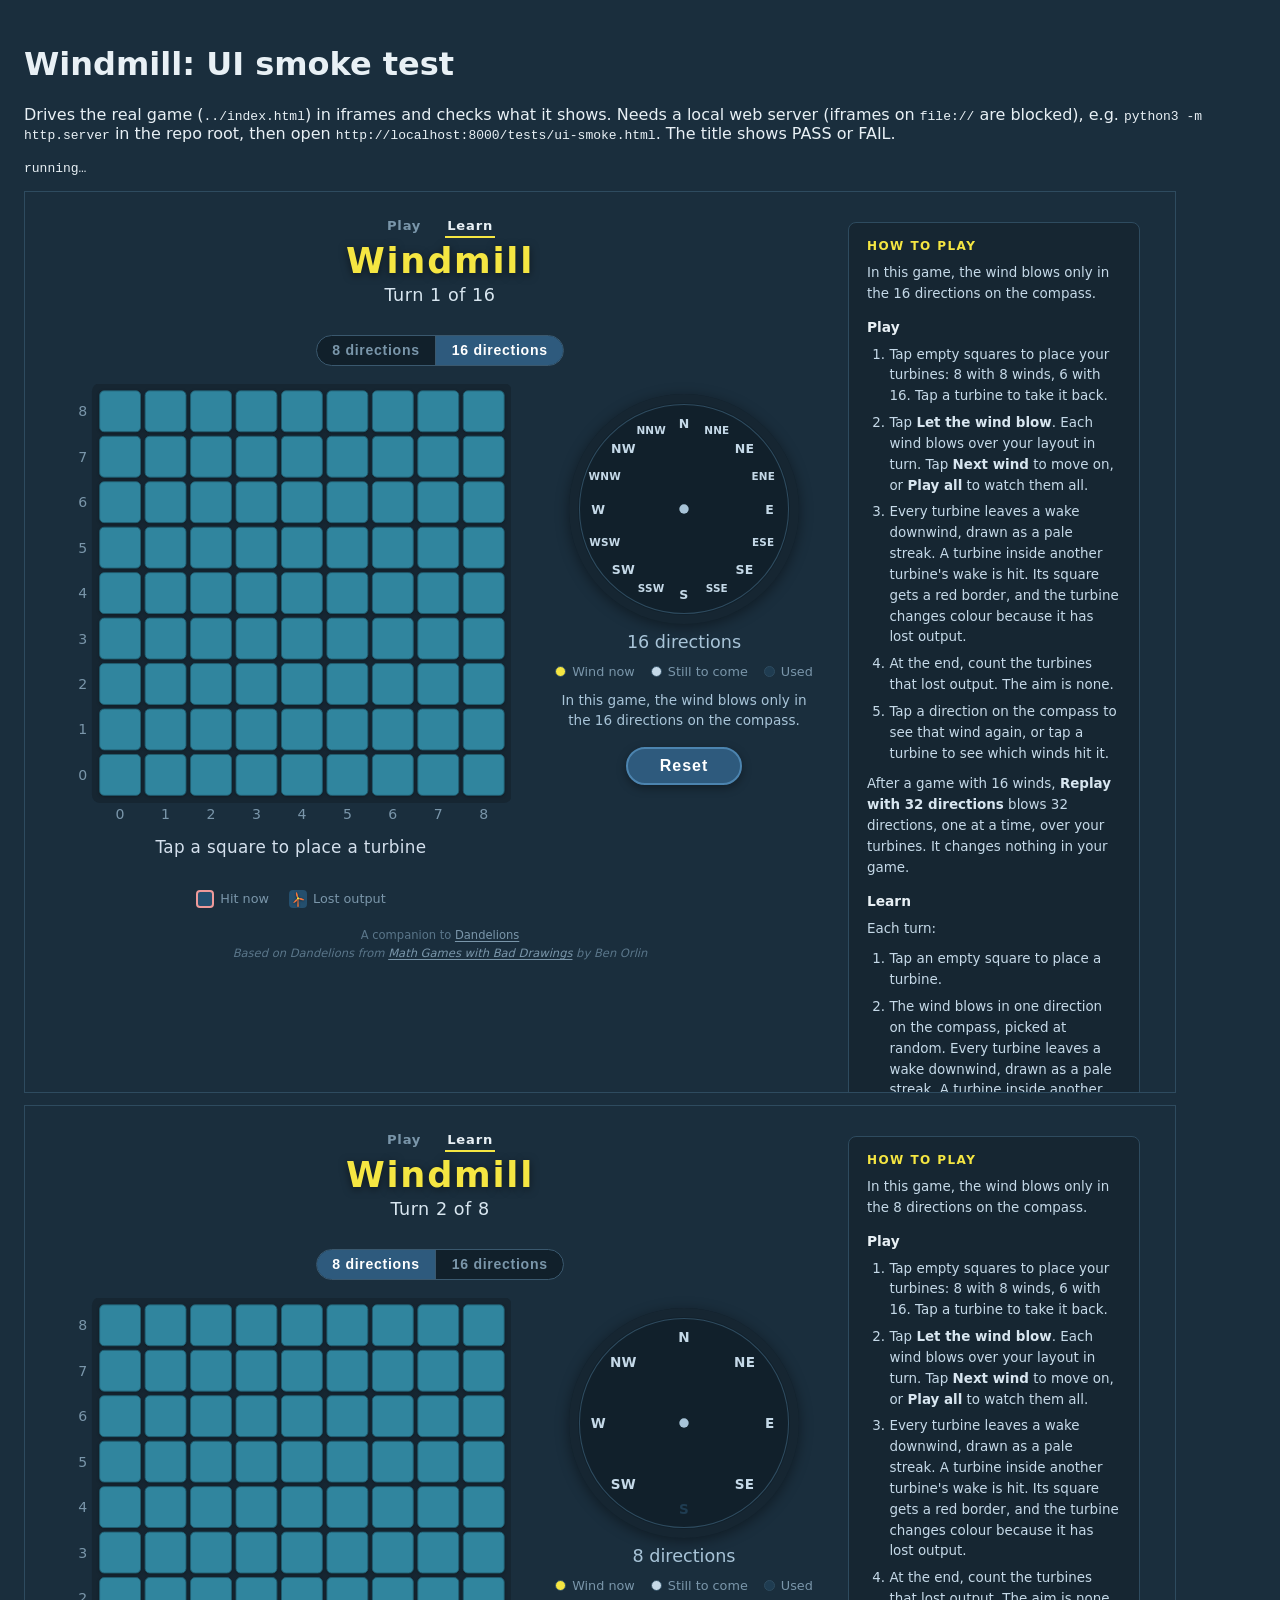
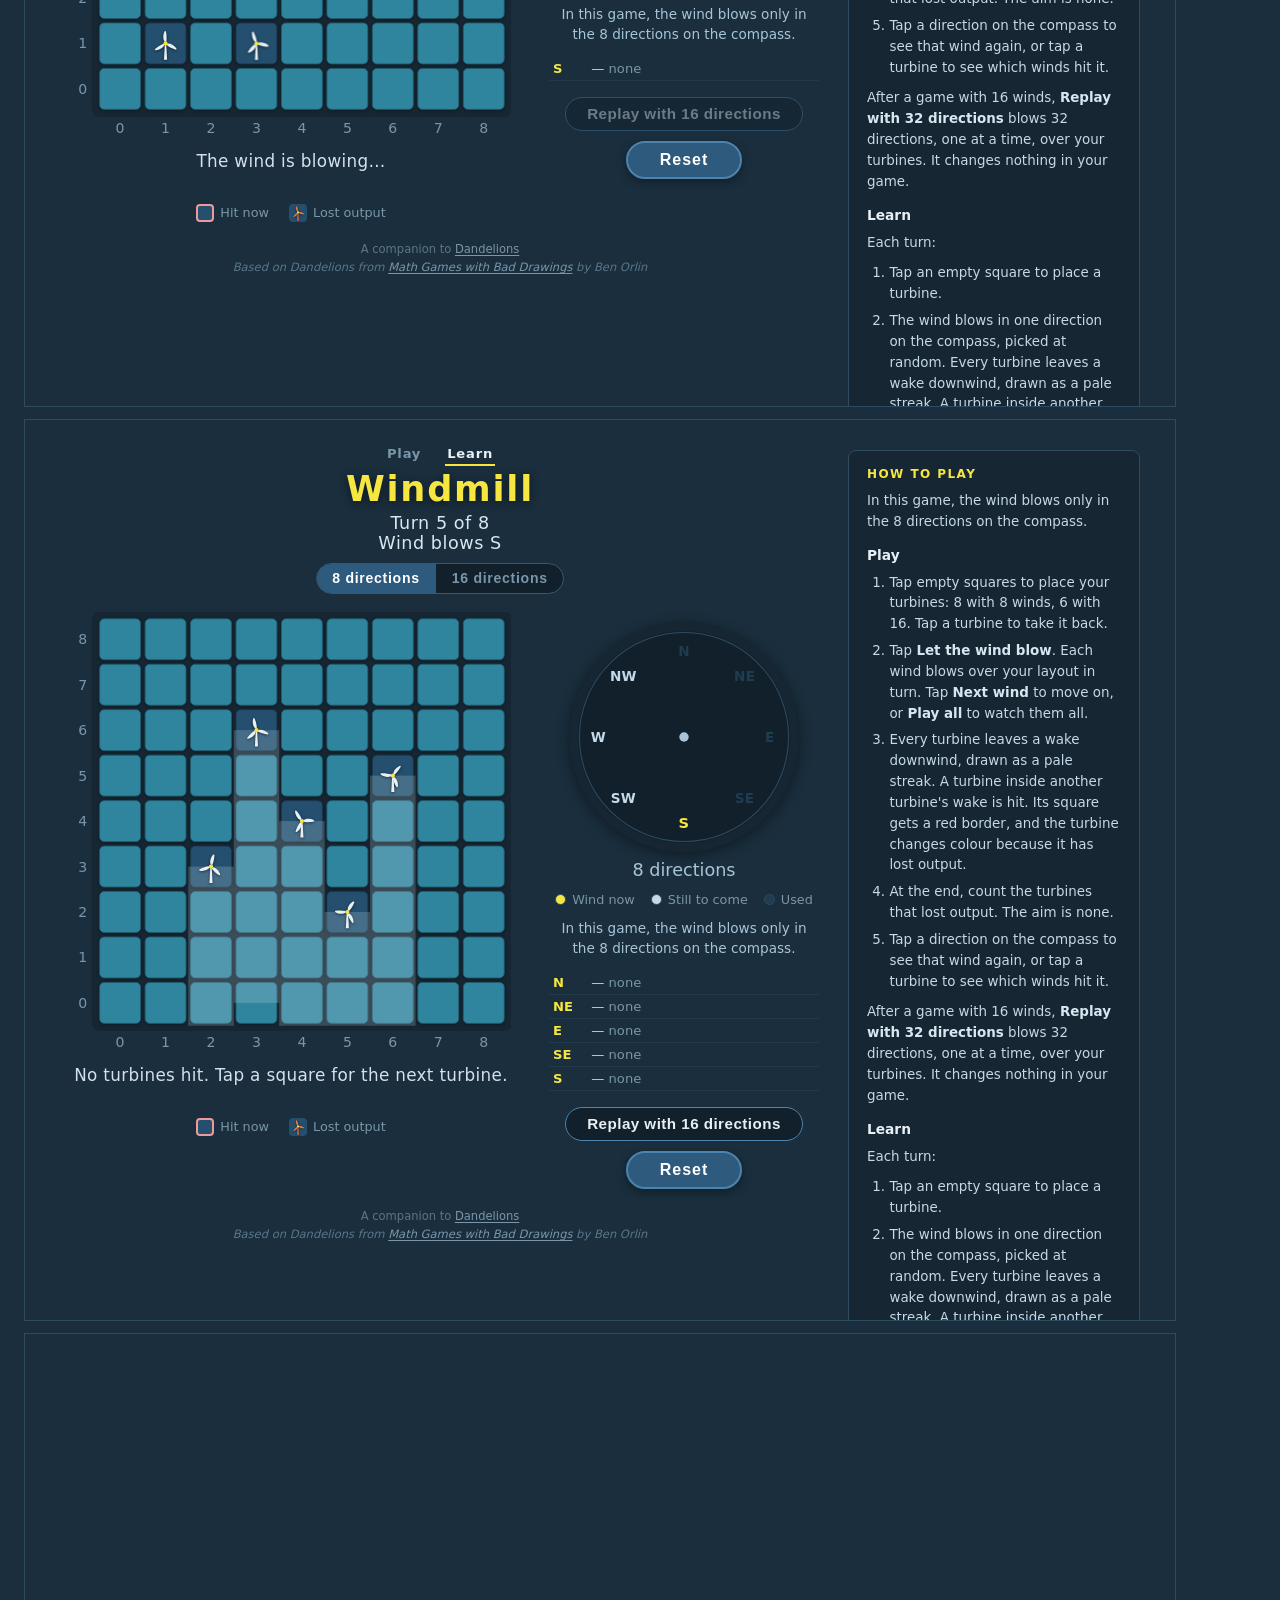
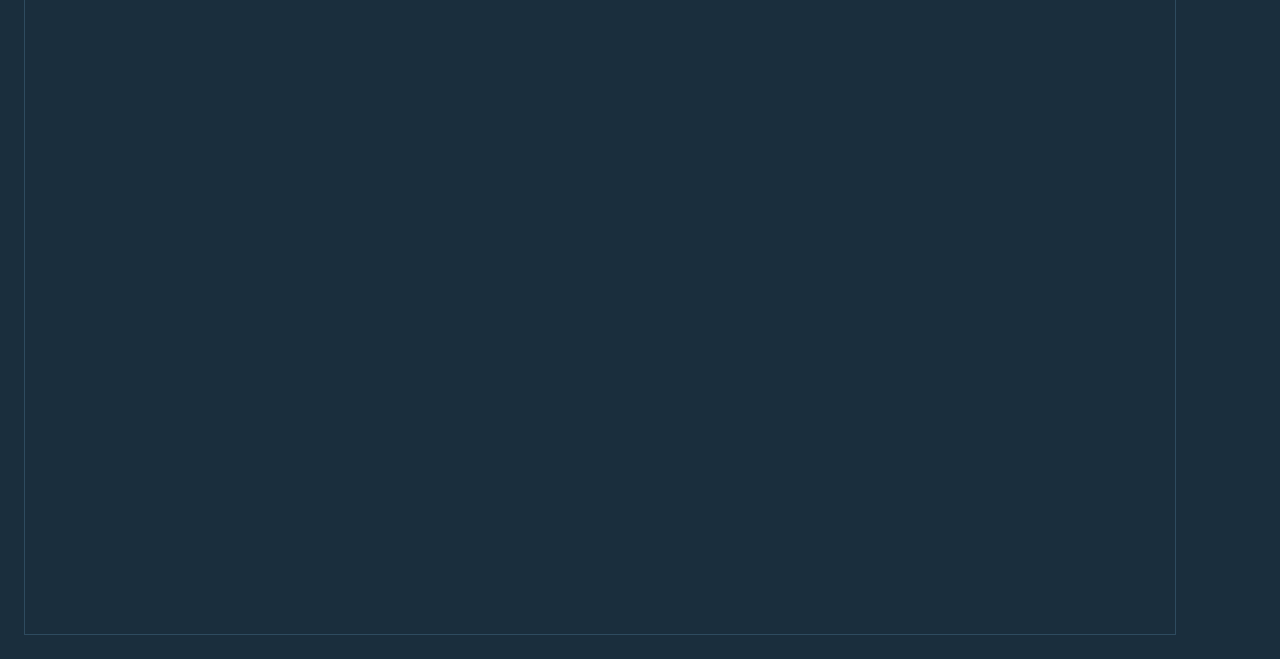
==== commit 68b33436: "Play: 6 turbines with 16 winds, aim none; placing texts swapped; phone fit - Play places 8 turbines " ====
--- a/tests/ui-smoke.html
+++ b/tests/ui-smoke.html
@@ -255,18 +255,20 @@
   const ctop = () => Math.round(p$('compass').getBoundingClientRect().top);
   const top0 = ptop(), ctop0 = ctop();
   const count4 = () => pcount('#legend .legend-item') === 4 && ptext('legend').includes('Added in 16 directions');
-  check('empty board: "None placed yet"', pheader() === 'None placed yet / Place all 8, then the wind blows', pheader());
+  check('empty board: "Place 8 turbines / Then 8 winds blow"', pheader() === 'Place 8 turbines / Then 8 winds blow', pheader());
+  check('empty board status', ptext('status') === 'Tap a square to place a turbine.', ptext('status'));
   check('start button shown, disabled', !p$('start-btn').hidden && p$('start-btn').disabled
         && p$('next-btn').hidden && p$('all-btn').hidden);
   check('no compass direction tappable while placing', pcount('#compass .dir-group.tappable') === 0);
   pcell(0, 0); pcell(1, 4); pcell(2, 7);
-  check('3 placed: "3 of 8 placed"', pheader().startsWith('3 of 8 placed'), pheader());
+  check('3 placed: "3 of 8 placed" in the status', ptext('status') === '3 of 8 placed. Tap a turbine to remove it.'
+        && pheader() === 'Place 8 turbines / Then 8 winds blow', ptext('status'));
   pcell(1, 4);
-  check('tap a turbine to remove it', pcount('#turbines .turbine-symbol') === 2 && pheader().startsWith('2 of 8 placed'), pheader());
+  check('tap a turbine to remove it', pcount('#turbines .turbine-symbol') === 2 && ptext('status').startsWith('2 of 8 placed'), ptext('status'));
   // Eight queens: no two share a row, column or diagonal, so 8 winds hit nothing
   for (const [x, y] of [[1,4],[3,5],[4,2],[5,6],[6,1],[7,3]]) pcell(x, y);
-  check('8 placed: header and start enabled', pheader() === 'All 8 turbines placed / Then 8 winds will blow'
-        && !p$('start-btn').disabled, pheader());
+  check('8 placed: status and start enabled', ptext('status') === 'All 8 placed. Tap a turbine to move it, or let the wind blow.'
+        && !p$('start-btn').disabled, ptext('status'));
   pcell(8, 8);
   check('no ninth turbine', pcount('#turbines .turbine-symbol') === 8);
   pclick(p$('start-btn'));
@@ -299,8 +301,13 @@
 
   lines.push('-- Play mode, 16 winds');
   pclick(pd.querySelector('.set-btn[data-setting="16"]'));
-  check('switching to 16 starts a new game', pcount('#turbines .turbine-symbol') === 0 && pheader().startsWith('None placed yet'));
-  for (const [x, y] of [[3,3],[0,5],[5,6],[6,1],[1,0],[2,8],[8,4],[8,8]]) pcell(x, y);
+  check('switching to 16 starts a new game of 6 turbines', pcount('#turbines .turbine-symbol') === 0
+        && pheader() === 'Place 6 turbines / Then 16 winds blow', pheader());
+  // Loses 2 with 16 winds: (2,8) and (8,8)
+  for (const [x, y] of [[3,3],[0,5],[5,6],[6,1],[2,8],[8,8]]) pcell(x, y);
+  check('6 placed with 16 winds', ptext('status') === 'All 6 placed. Tap a turbine to move it, or let the wind blow.', ptext('status'));
+  pcell(8, 4);
+  check('no seventh turbine with 16 winds', pcount('#turbines .turbine-symbol') === 6);
   pclick(p$('start-btn'));
   check('16 winds in turn', pheader() === 'Wind 1 of 16 / Wind blows N', pheader());
   const order = p.eval('play.dirs').join(' ');
@@ -314,10 +321,10 @@
   check('periwinkle added directions only when the main winds go first',
         order.startsWith('N NE') ? periwinkle === 8 && count4() : periwinkle === 0, order + ': ' + periwinkle);
   for (let i = 0; i < 16; i++) pclick(p$('next-btn'));
-  check('verdict: 3 of 8 lost, acceptable half or fewer',
-        pheader() === 'Lost output: 3 of 8 turbines / Acceptable: half or fewer', pheader());
-  check('3 lost with 16 winds is the best possible', ptext('status').startsWith('The best possible result.'), ptext('status'));
-  check('3 turbines show lost output', pcount('#turbines .turbine-symbol.lost') === 3);
+  check('verdict: 2 of 6 lost, acceptable none',
+        pheader() === 'Lost output: 2 of 6 turbines / Acceptable: none', pheader());
+  check('2 lost is more than acceptable', ptext('status').startsWith('More than the acceptable loss.'), ptext('status'));
+  check('2 turbines show lost output', pcount('#turbines .turbine-symbol.lost') === 2);
   pcell(2, 8);
   check('review a lost turbine: which winds hit it', ptext('status') === '(2,8) was hit by W.'
         && p$('dir-W').querySelector('text').classList.contains('active') && pcount('#wakes .wake') === 1, ptext('status'));
@@ -325,15 +332,15 @@
         top0 + '/' + ctop0 + ' -> ' + ptop() + '/' + ctop());
   check('16-wind verdict offers the 32-direction replay', !p$('replay32-btn').hidden);
   pclick(p$('reset-btn'));
-  check('New game clears the board', pcount('#turbines .turbine-symbol') === 0 && pheader().startsWith('None placed yet'));
+  check('New game clears the board', pcount('#turbines .turbine-symbol') === 0 && pheader().startsWith('Place 6 turbines'));
   check('no 32-direction replay before the end', p$('replay32-btn').hidden);
 
   lines.push('-- Play: replay with 32 directions');
-  // Best possible with both 8 and 16 winds (0 and 3 lost): finer wind takes all 8
-  for (const [x, y] of [[0,0],[0,8],[1,5],[2,7],[3,2],[6,4],[7,8],[8,1]]) pcell(x, y);
+  // Clean with 16 winds; finer wind takes all 6
+  for (const [x, y] of [[3,3],[0,5],[5,6],[6,1],[1,0],[2,8]]) pcell(x, y);
   pclick(p$('start-btn'));
   for (let i = 0; i < 16; i++) pclick(p$('next-btn'));
-  check('this layout: 3 lost with 16 winds, the best possible', pheader().startsWith('Lost output: 3 of 8')
+  check('this layout: none lost with 16 winds, the best possible', pheader().startsWith('Lost output: 0 of 6')
         && ptext('status').startsWith('The best possible result.'), pheader());
   const rtop = ptop(), rctop = ctop();
   pclick(p$('replay32-btn'));
@@ -346,16 +353,16 @@
   check('an in-between wind is named by its neighbours', pheader() === 'Replay with 32 directions / Between N and NNE · 2 of 32', pheader());
   check('its tick is gold', p$('dir-NbE').querySelector('line').classList.contains('active'));
   pcell(4, 4);
-  check('no turbine placed or selected during the replay', pcount('#turbines .turbine-symbol') === 8 && pcount('#hit-borders .select-border') === 0);
+  check('no turbine placed or selected during the replay', pcount('#turbines .turbine-symbol') === 6 && pcount('#hit-borders .select-border') === 0);
   for (let i = 0; i < 40; i++) if (!p$('step-btn').hidden) pclick(p$('step-btn'));
-  check('end: 3 of 8 for the 16 directions', ptext('summary-8') === 'Hit by at least one of the 16 directions: 3 of 8 turbines', ptext('summary-8'));
-  check('end: 8 of 8 for the 32 directions', ptext('summary-16') === 'Hit by at least one of the 32 directions: 8 of 8 turbines', ptext('summary-16'));
+  check('end: 0 of 6 for the 16 directions', ptext('summary-8') === 'Hit by at least one of the 16 directions: 0 of 6 turbines', ptext('summary-8'));
+  check('end: 6 of 6 for the 32 directions', ptext('summary-16') === 'Hit by at least one of the 32 directions: 6 of 6 turbines', ptext('summary-16'));
   check('end: status line', ptext('status') === 'Finer wind finds gaps between the 16 directions.', ptext('status'));
   check('end: compass lit as a key, 16 ticks periwinkle', pd.querySelectorAll('#compass .dir-tick.added:not(.used):not(.active)').length === 16);
   check('board and compass never moved in the replay', ptop() === rtop && ctop() === rctop, rtop + ' -> ' + ptop());
   pclick(p$('close-btn'));
-  check('Close: back to the verdict, unchanged', pheader().startsWith('Lost output: 3 of 8') && pcount('#compass .dir-group') === 16
-        && !p$('replay32-btn').hidden && !p$('play-controls').hidden && pcount('#turbines .turbine-symbol.lost') === 3);
+  check('Close: back to the verdict, unchanged', pheader().startsWith('Lost output: 0 of 6') && pcount('#compass .dir-group') === 16
+        && !p$('replay32-btn').hidden && !p$('play-controls').hidden && pcount('#turbines .turbine-symbol.lost') === 0);
   pclick(pd.querySelector('.set-btn[data-setting="8"]'));
   for (const [x, y] of [[0,0],[1,4],[2,7],[3,5],[4,2],[5,6],[6,1],[7,3]]) pcell(x, y);
   pclick(p$('start-btn'));
